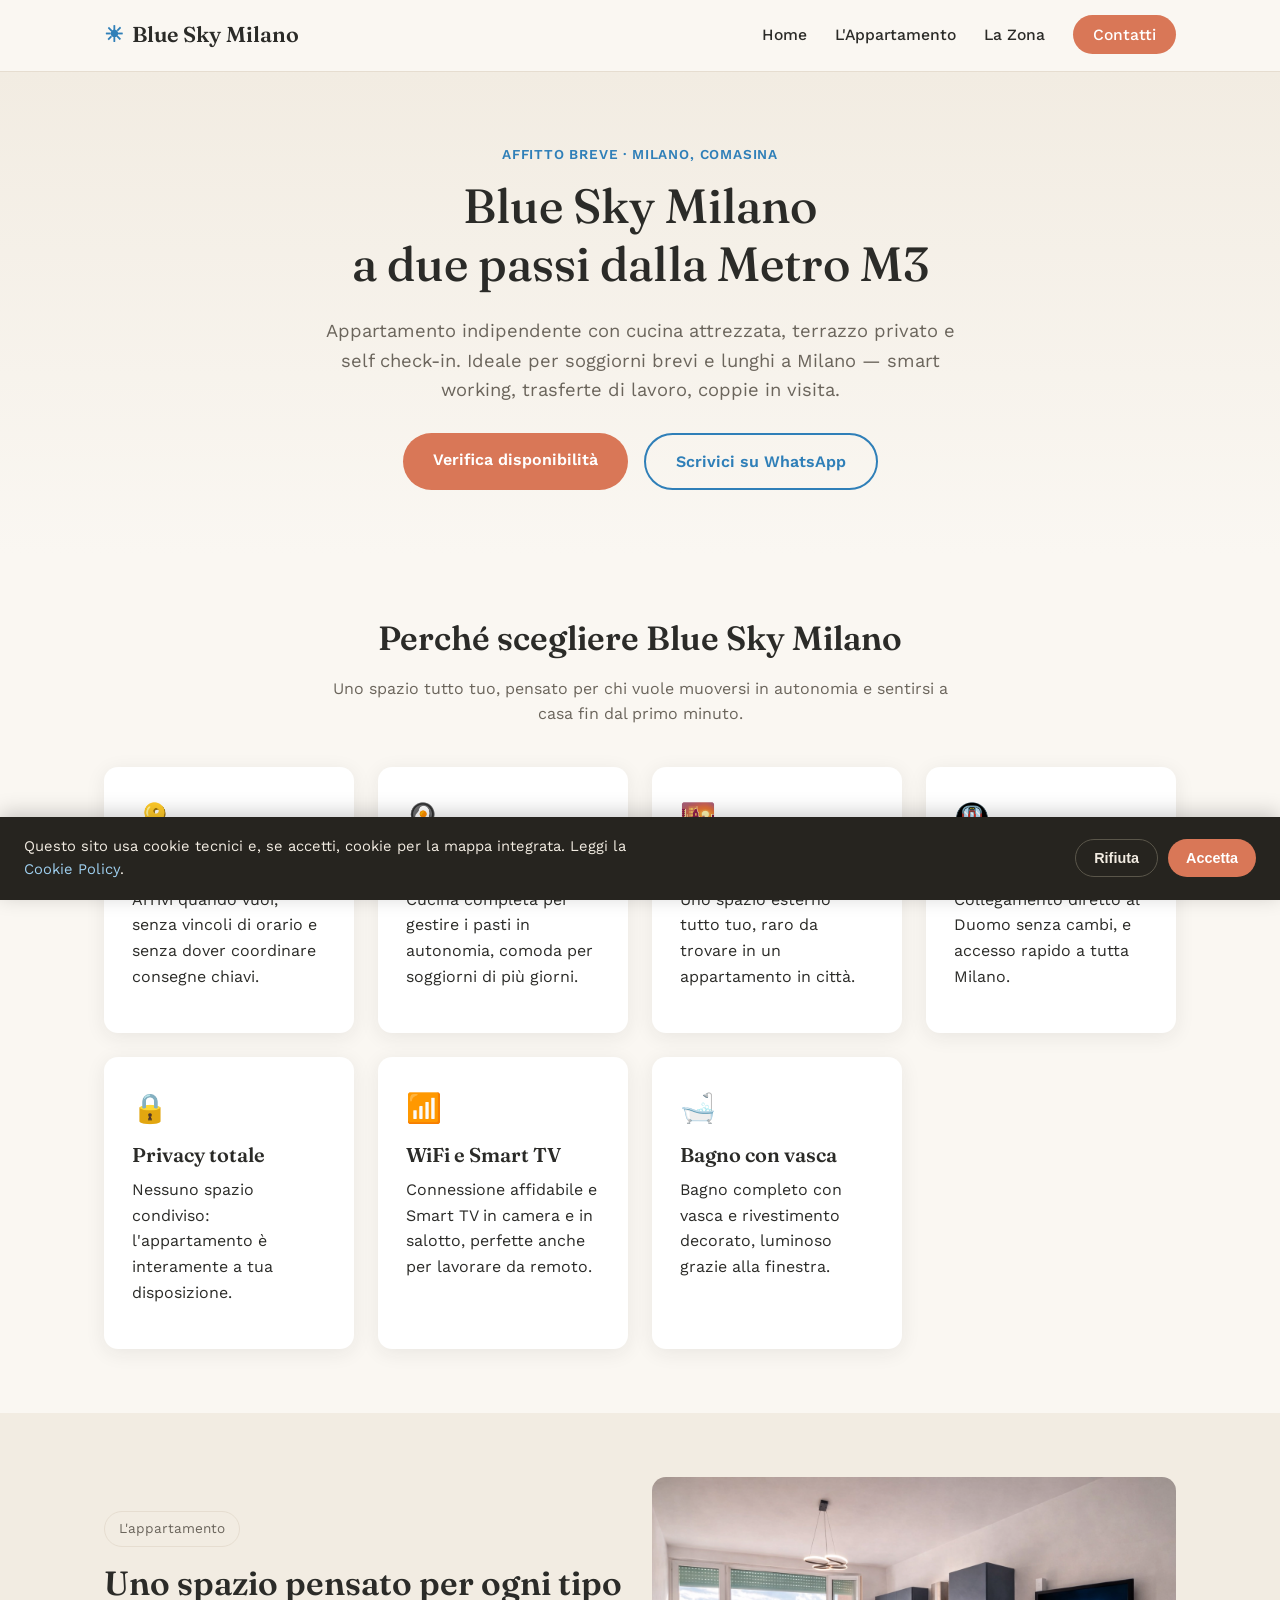
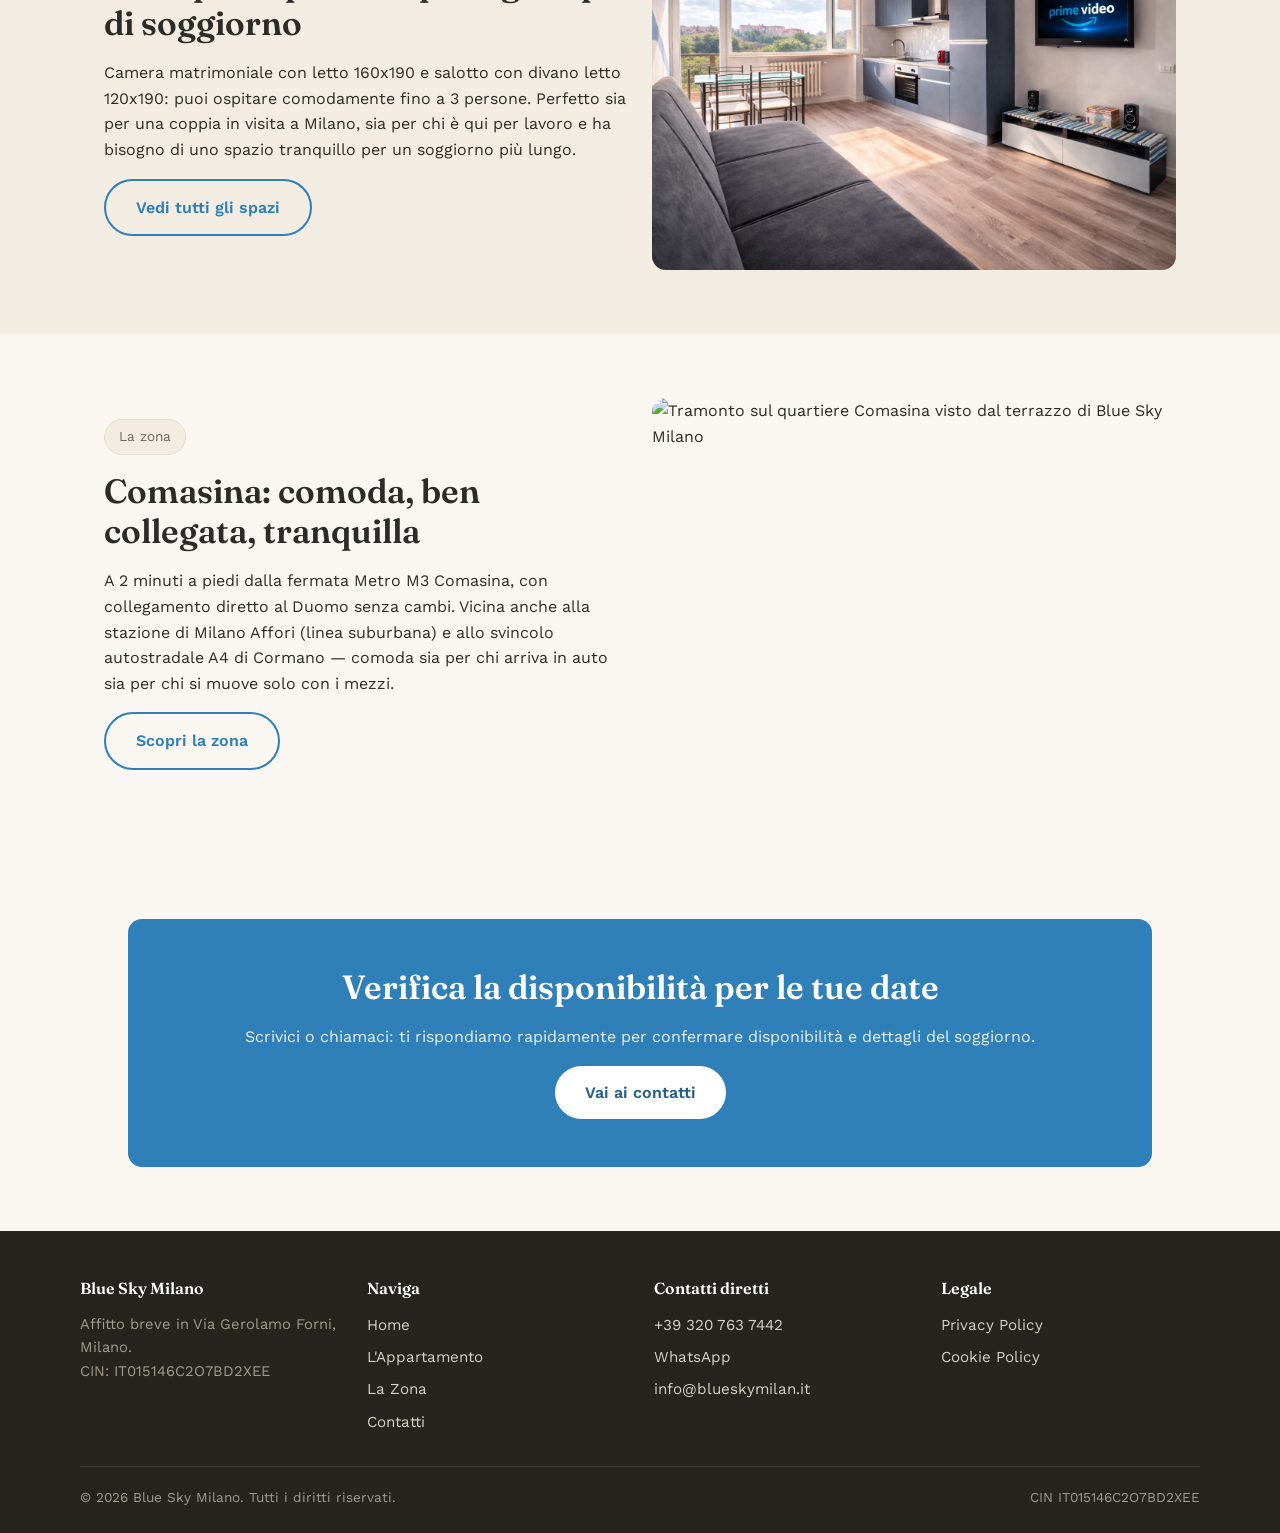
==== index.html @ 3e376460 "Add files via upload" ====
<!DOCTYPE html>
<html lang="it">
<head>
<meta charset="UTF-8">
<meta name="viewport" content="width=device-width, initial-scale=1.0">
<title>Affitto Breve Milano Comasina | Blue Sky Milano – vicino Metro M3</title>
<meta name="description" content="Appartamento in affitto breve a Milano, zona Comasina, a 2 minuti dalla metro M3. Self check-in, cucina attrezzata, terrazzo privato. Ideale per soggiorni brevi e lunghi, smart working, trasferte di lavoro.">
<link rel="canonical" href="https://www.blueskymilan.it/">
<meta property="og:type" content="website">
<meta property="og:title" content="Blue Sky Milano – Affitto Breve a Milano, zona Comasina">
<meta property="og:description" content="Appartamento in affitto breve a Milano, a 2 minuti dalla metro M3. Self check-in, cucina attrezzata, terrazzo privato.">
<meta property="og:url" content="https://www.blueskymilan.it/">
<meta property="og:locale" content="it_IT">
<link rel="preconnect" href="https://fonts.googleapis.com">
<link rel="preconnect" href="https://fonts.gstatic.com" crossorigin>
<link href="https://fonts.googleapis.com/css2?family=Fraunces:wght@500;600&family=Work+Sans:wght@400;500;600&display=swap" rel="stylesheet">
<link rel="stylesheet" href="assets/styles.css">
<script type="application/ld+json">
{
  "@context": "https://schema.org",
  "@type": "LodgingBusiness",
  "name": "Blue Sky Milano",
  "description": "Appartamento in affitto breve a Milano, zona Comasina, a 2 minuti dalla metro M3. Self check-in, cucina attrezzata, terrazzo privato.",
  "url": "https://www.blueskymilan.it/",
  "telephone": "+393207637442",
  "email": "info@blueskymilan.it",
  "address": {
    "@type": "PostalAddress",
    "streetAddress": "Via Gerolamo Forni",
    "addressLocality": "Milano",
    "addressRegion": "MI",
    "addressCountry": "IT"
  },
  "amenityFeature": [
    { "@type": "LocationFeatureSpecification", "name": "WiFi", "value": true },
    { "@type": "LocationFeatureSpecification", "name": "Cucina attrezzata", "value": true },
    { "@type": "LocationFeatureSpecification", "name": "Terrazzo privato", "value": true },
    { "@type": "LocationFeatureSpecification", "name": "Self check-in", "value": true },
    { "@type": "LocationFeatureSpecification", "name": "Smart TV", "value": true }
  ]
}
</script>
</head>
<body>

<header class="site-header">
  <div class="nav-wrap">
    <a href="index.html" class="brand"><span class="dot">☀</span> Blue Sky Milano</a>
    <button class="nav-toggle" aria-label="Apri menu">☰</button>
    <ul class="nav-links">
      <li><a href="index.html">Home</a></li>
      <li><a href="l-appartamento.html">L'Appartamento</a></li>
      <li><a href="zona.html">La Zona</a></li>
      <li><a href="contatti.html" class="nav-cta">Contatti</a></li>
    </ul>
  </div>
</header>

<section class="hero">
  <div class="container">
    <div class="eyebrow">Affitto breve · Milano, Comasina</div>
    <h1>Blue Sky Milano<br>a due passi dalla Metro M3</h1>
    <p class="lead">Appartamento indipendente con cucina attrezzata, terrazzo privato e self check-in. Ideale per soggiorni brevi e lunghi a Milano — smart working, trasferte di lavoro, coppie in visita.</p>
    <div class="hero-actions">
      <a href="contatti.html" class="btn btn-primary">Verifica disponibilità</a>
      <a href="https://wa.me/393207637442" target="_blank" rel="noopener" class="btn btn-secondary">Scrivici su WhatsApp</a>
    </div>
  </div>
</section>

<section>
  <div class="container">
    <div class="section-head">
      <h2>Perché scegliere Blue Sky Milano</h2>
      <p>Uno spazio tutto tuo, pensato per chi vuole muoversi in autonomia e sentirsi a casa fin dal primo minuto.</p>
    </div>
    <div class="grid grid-3">
      <div class="card">
        <span class="icon">🔑</span>
        <h3>Self check-in</h3>
        <p>Arrivi quando vuoi, senza vincoli di orario e senza dover coordinare consegne chiavi.</p>
      </div>
      <div class="card">
        <span class="icon">🍳</span>
        <h3>Cucina attrezzata</h3>
        <p>Cucina completa per gestire i pasti in autonomia, comoda per soggiorni di più giorni.</p>
      </div>
      <div class="card">
        <span class="icon">🌇</span>
        <h3>Terrazzo privato</h3>
        <p>Uno spazio esterno tutto tuo, raro da trovare in un appartamento in città.</p>
      </div>
      <div class="card">
        <span class="icon">🚇</span>
        <h3>Metro M3 a 2 minuti</h3>
        <p>Collegamento diretto al Duomo senza cambi, e accesso rapido a tutta Milano.</p>
      </div>
      <div class="card">
        <span class="icon">🔒</span>
        <h3>Privacy totale</h3>
        <p>Nessuno spazio condiviso: l'appartamento è interamente a tua disposizione.</p>
      </div>
      <div class="card">
        <span class="icon">📶</span>
        <h3>WiFi e Smart TV</h3>
        <p>Connessione affidabile e Smart TV in camera e in salotto, perfette anche per lavorare da remoto.</p>
      </div>
      <div class="card">
        <span class="icon">🛁</span>
        <h3>Bagno con vasca</h3>
        <p>Bagno completo con vasca e rivestimento decorato, luminoso grazie alla finestra.</p>
      </div>
    </div>
  </div>
</section>

<section class="alt">
  <div class="container">
    <div class="grid grid-2" style="align-items:center;">
      <div>
        <span class="badge">L'appartamento</span>
        <h2>Uno spazio pensato per ogni tipo di soggiorno</h2>
        <p>Camera matrimoniale con letto 160x190 e salotto con divano letto 120x190: puoi ospitare comodamente fino a 3 persone. Perfetto sia per una coppia in visita a Milano, sia per chi è qui per lavoro e ha bisogno di uno spazio tranquillo per un soggiorno più lungo.</p>
        <a href="l-appartamento.html" class="btn btn-secondary">Vedi tutti gli spazi</a>
      </div>
      <div class="photo-tile">
        <img src="assets/images/salotto-cucina-01.webp" alt="Salotto con cucina open space e Smart TV, Blue Sky Milano" loading="lazy">
      </div>
    </div>
  </div>
</section>

<section>
  <div class="container">
    <div class="grid grid-2" style="align-items:center;">
      <div class="photo-tile" style="order:2;">
        <img src="assets/images/terrazzo-panorama-01.jpg" alt="Tramonto sul quartiere Comasina visto dal terrazzo di Blue Sky Milano" loading="lazy">
      </div>
      <div style="order:1;">
        <span class="badge">La zona</span>
        <h2>Comasina: comoda, ben collegata, tranquilla</h2>
        <p>A 2 minuti a piedi dalla fermata Metro M3 Comasina, con collegamento diretto al Duomo senza cambi. Vicina anche alla stazione di Milano Affori (linea suburbana) e allo svincolo autostradale A4 di Cormano — comoda sia per chi arriva in auto sia per chi si muove solo con i mezzi.</p>
        <a href="zona.html" class="btn btn-secondary">Scopri la zona</a>
      </div>
    </div>
  </div>
</section>

<section>
  <div class="container">
    <div class="cta-band">
      <h2>Verifica la disponibilità per le tue date</h2>
      <p>Scrivici o chiamaci: ti rispondiamo rapidamente per confermare disponibilità e dettagli del soggiorno.</p>
      <a href="contatti.html" class="btn btn-primary">Vai ai contatti</a>
    </div>
  </div>
</section>

<footer class="site-footer">
  <div class="footer-grid">
    <div>
      <h4>Blue Sky Milano</h4>
      <p style="color:#a39c8c; font-size:0.92rem;">Affitto breve in Via Gerolamo Forni, Milano.<br>CIN: IT015146C2O7BD2XEE</p>
    </div>
    <div>
      <h4>Naviga</h4>
      <a href="index.html">Home</a>
      <a href="l-appartamento.html">L'Appartamento</a>
      <a href="zona.html">La Zona</a>
      <a href="contatti.html">Contatti</a>
    </div>
    <div>
      <h4>Contatti diretti</h4>
      <a href="tel:+393207637442">+39 320 763 7442</a>
      <a href="https://wa.me/393207637442" target="_blank" rel="noopener">WhatsApp</a>
      <a href="mailto:info@blueskymilan.it">info@blueskymilan.it</a>
    </div>
    <div>
      <h4>Legale</h4>
      <a href="privacy.html">Privacy Policy</a>
      <a href="cookie.html">Cookie Policy</a>
    </div>
  </div>
  <div class="footer-bottom">
    <span>© 2026 Blue Sky Milano. Tutti i diritti riservati.</span>
    <span>CIN IT015146C2O7BD2XEE</span>
  </div>
</footer>

<div class="cookie-banner" id="cookie-banner">
  <p>Questo sito usa cookie tecnici e, se accetti, cookie per la mappa integrata. Leggi la <a href="cookie.html">Cookie Policy</a>.</p>
  <div class="cookie-actions">
    <button class="cookie-reject" id="cookie-reject">Rifiuta</button>
    <button class="cookie-accept" id="cookie-accept">Accetta</button>
  </div>
</div>

<script src="assets/site.js"></script>
</body>
</html>
---- assets/styles.css ----
/* ==========================================================================
   Blue Sky Milano — design system
   Affitto breve / casa vacanze — tono caldo, ospitale, affidabile
   ========================================================================== */

:root {
  --accent: #2f7fb8;        /* sky blue — richiama il brand */
  --accent-dark: #235f8c;
  --warm: #d97757;          /* terracotta caldo, per CTA */
  --warm-dark: #b85f43;
  --bg: #faf7f2;            /* crema caldo */
  --bg-alt: #f2ece2;
  --card: #ffffff;
  --text: #2b2b28;
  --text-muted: #6b655c;
  --border: #e6ddd0;
  --radius: 14px;
  --shadow: 0 4px 20px rgba(43, 43, 40, 0.08);
  --shadow-hover: 0 8px 28px rgba(43, 43, 40, 0.14);
  --max-width: 1120px;
}

* { box-sizing: border-box; }

html { scroll-behavior: smooth; }

body {
  margin: 0;
  font-family: 'Work Sans', -apple-system, BlinkMacSystemFont, 'Segoe UI', sans-serif;
  background: var(--bg);
  color: var(--text);
  line-height: 1.6;
  -webkit-font-smoothing: antialiased;
}

h1, h2, h3, h4 {
  font-family: 'Fraunces', Georgia, serif;
  font-weight: 600;
  line-height: 1.2;
  margin: 0 0 0.5em;
  color: var(--text);
}

h1 { font-size: clamp(2rem, 4vw, 3rem); font-weight: 500; }
h2 { font-size: clamp(1.5rem, 3vw, 2.1rem); }
h3 { font-size: 1.25rem; }

p { margin: 0 0 1em; color: var(--text); }

a { color: var(--accent); text-decoration: none; }
a:hover { text-decoration: underline; }

img { max-width: 100%; display: block; }

.container {
  max-width: var(--max-width);
  margin: 0 auto;
  padding: 0 24px;
}

/* ---------- Header / Nav ---------- */

.site-header {
  background: var(--bg);
  border-bottom: 1px solid var(--border);
  position: sticky;
  top: 0;
  z-index: 100;
}

.nav-wrap {
  display: flex;
  align-items: center;
  justify-content: space-between;
  padding: 18px 24px;
  max-width: var(--max-width);
  margin: 0 auto;
}

.brand {
  font-family: 'Fraunces', serif;
  font-size: 1.35rem;
  font-weight: 600;
  color: var(--text);
  display: flex;
  align-items: center;
  gap: 8px;
}

.brand .dot { color: var(--accent); }

.nav-links {
  display: flex;
  gap: 28px;
  list-style: none;
  margin: 0;
  padding: 0;
}

.nav-links a {
  color: var(--text);
  font-weight: 500;
  font-size: 0.98rem;
}

.nav-links a:hover { color: var(--accent); text-decoration: none; }

.nav-cta {
  background: var(--warm);
  color: #fff !important;
  padding: 10px 20px;
  border-radius: 999px;
  font-weight: 600;
}

.nav-cta:hover { background: var(--warm-dark); text-decoration: none; }

.nav-toggle {
  display: none;
  background: none;
  border: none;
  font-size: 1.6rem;
  cursor: pointer;
  color: var(--text);
}

@media (max-width: 780px) {
  .nav-links { display: none; }
  .nav-toggle { display: block; }
  .nav-links.open {
    display: flex;
    flex-direction: column;
    position: absolute;
    top: 100%;
    left: 0;
    right: 0;
    background: var(--bg);
    padding: 20px 24px;
    border-bottom: 1px solid var(--border);
    gap: 16px;
  }
}

/* ---------- Hero ---------- */

.hero {
  padding: 72px 24px 64px;
  text-align: center;
  background: linear-gradient(180deg, var(--bg-alt) 0%, var(--bg) 100%);
}

.hero .eyebrow {
  color: var(--accent);
  font-weight: 600;
  letter-spacing: 0.06em;
  text-transform: uppercase;
  font-size: 0.85rem;
  margin-bottom: 12px;
}

.hero p.lead {
  max-width: 640px;
  margin: 0 auto 28px;
  font-size: 1.15rem;
  color: var(--text-muted);
}

.btn {
  display: inline-block;
  padding: 14px 30px;
  border-radius: 999px;
  font-weight: 600;
  font-size: 1rem;
  cursor: pointer;
  border: none;
}

.btn-primary {
  background: var(--warm);
  color: #fff;
}
.btn-primary:hover { background: var(--warm-dark); text-decoration: none; color: #fff; }

.btn-secondary {
  background: transparent;
  color: var(--accent);
  border: 2px solid var(--accent);
}
.btn-secondary:hover { background: var(--accent); color: #fff; text-decoration: none; }

.hero-actions { display: flex; gap: 16px; justify-content: center; flex-wrap: wrap; }

/* ---------- Sections ---------- */

section { padding: 64px 24px; }
section.alt { background: var(--bg-alt); }

.section-head {
  text-align: center;
  max-width: 640px;
  margin: 0 auto 40px;
}
.section-head p { color: var(--text-muted); }

.grid {
  display: grid;
  gap: 24px;
}
.grid-3 { grid-template-columns: repeat(auto-fit, minmax(220px, 1fr)); }
.grid-2 { grid-template-columns: repeat(auto-fit, minmax(280px, 1fr)); }

.card {
  background: var(--card);
  border-radius: var(--radius);
  padding: 28px;
  box-shadow: var(--shadow);
  transition: box-shadow 0.2s ease, transform 0.2s ease;
}
.card:hover { box-shadow: var(--shadow-hover); transform: translateY(-2px); }

.card .icon {
  font-size: 1.8rem;
  margin-bottom: 12px;
  display: block;
}

/* ---------- Feature list ---------- */

.feature-list {
  list-style: none;
  margin: 0;
  padding: 0;
  display: grid;
  grid-template-columns: repeat(auto-fit, minmax(220px, 1fr));
  gap: 14px;
}
.feature-list li {
  display: flex;
  align-items: flex-start;
  gap: 10px;
  padding: 14px 16px;
  background: var(--card);
  border-radius: 10px;
  border: 1px solid var(--border);
}
.feature-list .check { color: var(--accent); font-weight: 700; flex-shrink: 0; }

/* ---------- Photo placeholders ---------- */

.photo-grid {
  display: grid;
  grid-template-columns: repeat(auto-fit, minmax(240px, 1fr));
  gap: 20px;
}

.photo-placeholder {
  aspect-ratio: 4 / 3;
  border-radius: var(--radius);
  background: linear-gradient(135deg, var(--bg-alt) 0%, #e8dfd0 100%);
  border: 1px dashed var(--border);
  display: flex;
  flex-direction: column;
  align-items: center;
  justify-content: center;
  color: var(--text-muted);
  gap: 8px;
  text-align: center;
  padding: 16px;
}
.photo-placeholder .ph-icon { font-size: 2rem; opacity: 0.5; }
.photo-placeholder .ph-label { font-weight: 600; font-size: 0.95rem; }

.photo-tile {
  aspect-ratio: 4 / 3;
  border-radius: var(--radius);
  overflow: hidden;
}
.photo-tile img {
  width: 100%;
  height: 100%;
  object-fit: cover;
  display: block;
}

/* ---------- CTA band ---------- */

.cta-band {
  background: var(--accent);
  color: #fff;
  text-align: center;
  border-radius: var(--radius);
  padding: 48px 32px;
  margin: 0 24px;
}
.cta-band h2 { color: #fff; }
.cta-band p { color: rgba(255,255,255,0.9); }
.cta-band .btn-primary { background: #fff; color: var(--accent-dark); }
.cta-band .btn-primary:hover { background: var(--bg-alt); color: var(--accent-dark); }

/* ---------- Contact form ---------- */

.form-grid {
  display: grid;
  gap: 16px;
  max-width: 560px;
}
label { font-weight: 600; font-size: 0.92rem; display: block; margin-bottom: 6px; }
input, textarea {
  width: 100%;
  padding: 12px 14px;
  border: 1px solid var(--border);
  border-radius: 10px;
  font-family: inherit;
  font-size: 1rem;
  background: var(--card);
}
input:focus, textarea:focus { outline: 2px solid var(--accent); border-color: var(--accent); }
textarea { min-height: 130px; resize: vertical; }

.contact-info {
  display: grid;
  gap: 16px;
}
.contact-info .item { display: flex; gap: 12px; align-items: flex-start; }
.contact-info .item .ic { font-size: 1.3rem; }

.map-embed {
  border-radius: var(--radius);
  overflow: hidden;
  border: 1px solid var(--border);
  box-shadow: var(--shadow);
}
.map-embed iframe { width: 100%; height: 340px; border: 0; display: block; }

/* ---------- Footer ---------- */

.site-footer {
  background: #26241f;
  color: #d8d2c6;
  padding: 48px 24px 24px;
}
.footer-grid {
  display: grid;
  grid-template-columns: repeat(auto-fit, minmax(180px, 1fr));
  gap: 28px;
  max-width: var(--max-width);
  margin: 0 auto 24px;
}
.footer-grid h4 { color: #fff; margin-bottom: 14px; font-size: 1rem; }
.footer-grid a { color: #d8d2c6; display: block; margin-bottom: 8px; font-size: 0.95rem; }
.footer-grid a:hover { color: #fff; }
.footer-bottom {
  max-width: var(--max-width);
  margin: 0 auto;
  padding-top: 20px;
  border-top: 1px solid #3a3830;
  font-size: 0.85rem;
  color: #a39c8c;
  display: flex;
  justify-content: space-between;
  flex-wrap: wrap;
  gap: 10px;
}

/* ---------- Cookie banner ---------- */

.cookie-banner {
  position: fixed;
  bottom: 0;
  left: 0;
  right: 0;
  background: #26241f;
  color: #f2ece2;
  padding: 18px 24px;
  display: none;
  align-items: center;
  justify-content: space-between;
  gap: 20px;
  flex-wrap: wrap;
  z-index: 200;
  box-shadow: 0 -4px 20px rgba(0,0,0,0.2);
}
.cookie-banner.show { display: flex; }
.cookie-banner p { margin: 0; font-size: 0.92rem; max-width: 640px; color: #f2ece2; }
.cookie-banner a { color: #9fd0f0; }
.cookie-actions { display: flex; gap: 10px; flex-wrap: wrap; }
.cookie-actions button {
  padding: 10px 18px;
  border-radius: 999px;
  border: none;
  font-weight: 600;
  cursor: pointer;
  font-size: 0.9rem;
}
.cookie-accept { background: var(--warm); color: #fff; }
.cookie-reject { background: transparent; color: #f2ece2; border: 1px solid #5a564a !important; }

/* ---------- Breadcrumb ---------- */

.breadcrumb {
  font-size: 0.88rem;
  color: var(--text-muted);
  padding: 16px 24px 0;
  max-width: var(--max-width);
  margin: 0 auto;
}
.breadcrumb a { color: var(--text-muted); }

/* ---------- Legal pages ---------- */

.legal-content {
  max-width: 760px;
  margin: 0 auto;
  padding: 48px 24px 80px;
}
.legal-content h2 { margin-top: 2em; }

/* ---------- Utility ---------- */

.text-center { text-align: center; }
.mt-0 { margin-top: 0; }
.badge {
  display: inline-block;
  background: var(--bg-alt);
  border: 1px solid var(--border);
  padding: 6px 14px;
  border-radius: 999px;
  font-size: 0.85rem;
  color: var(--text-muted);
  margin-bottom: 16px;
}
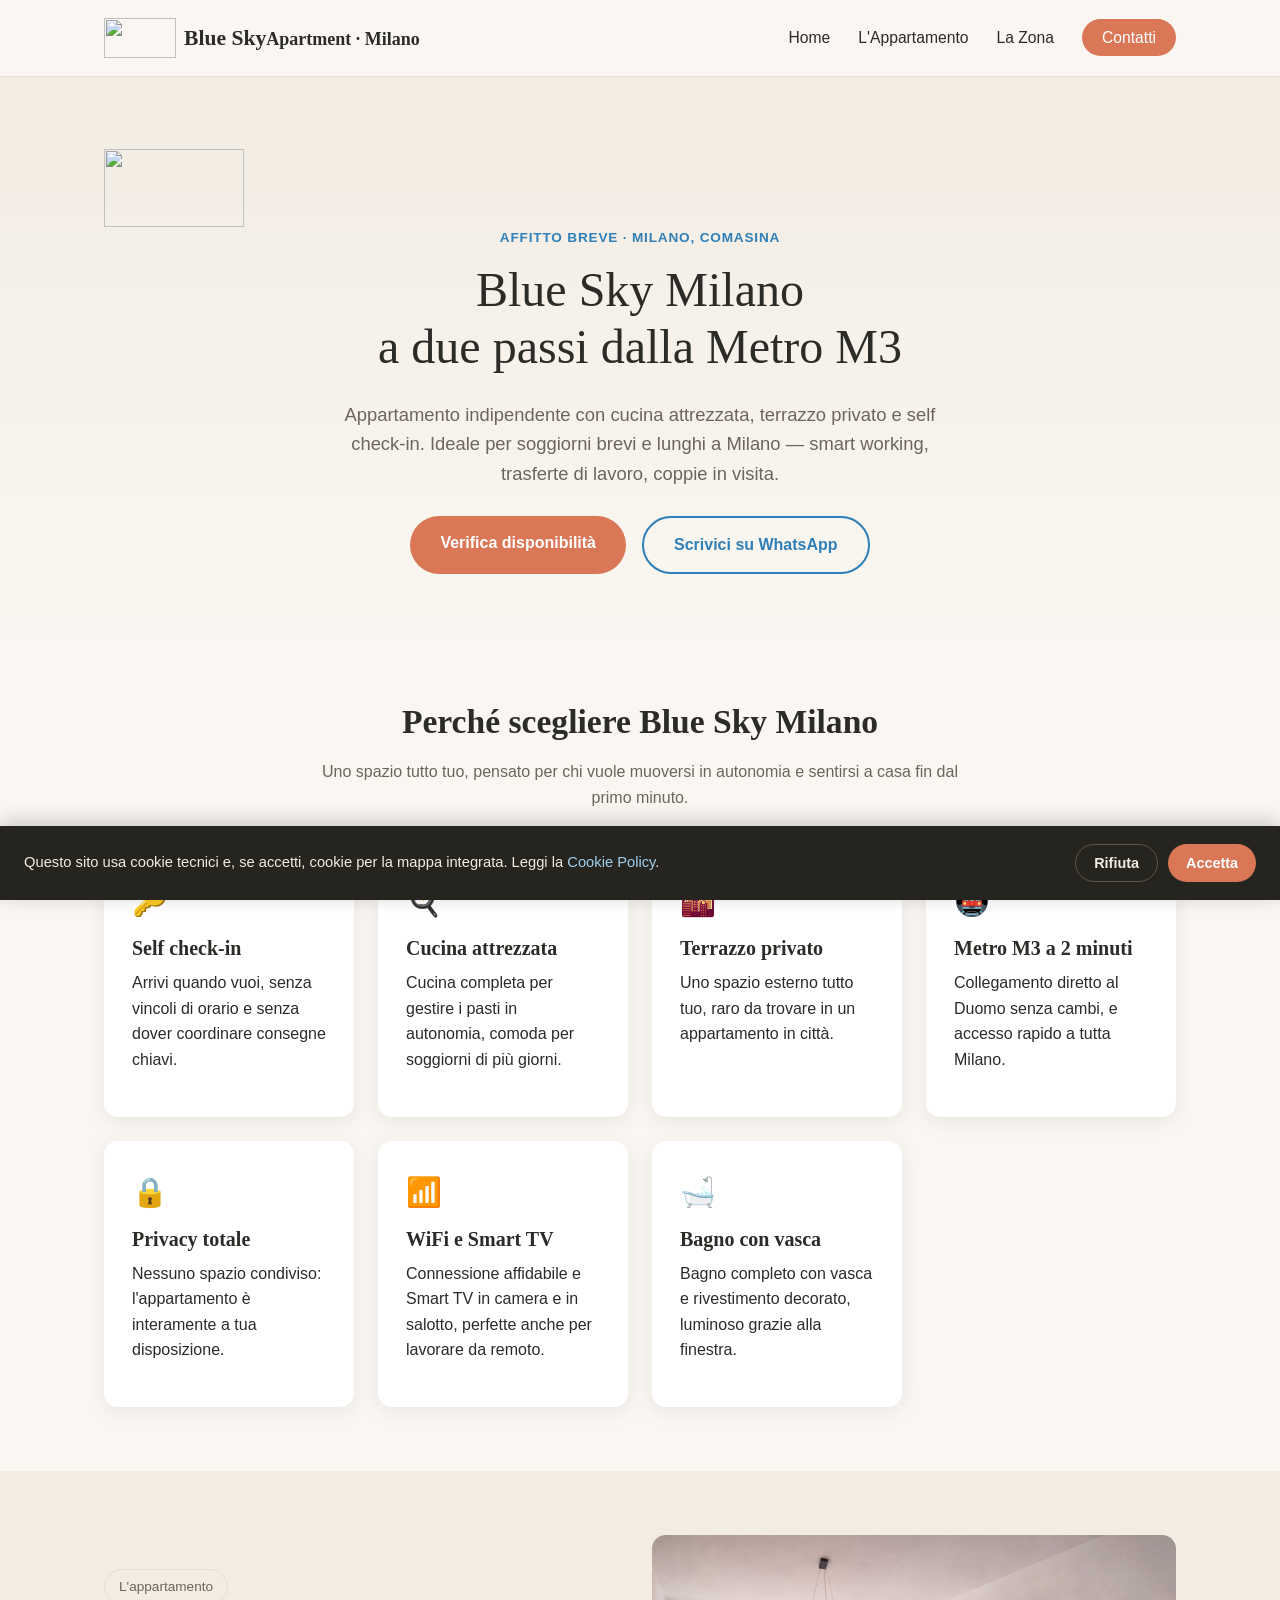
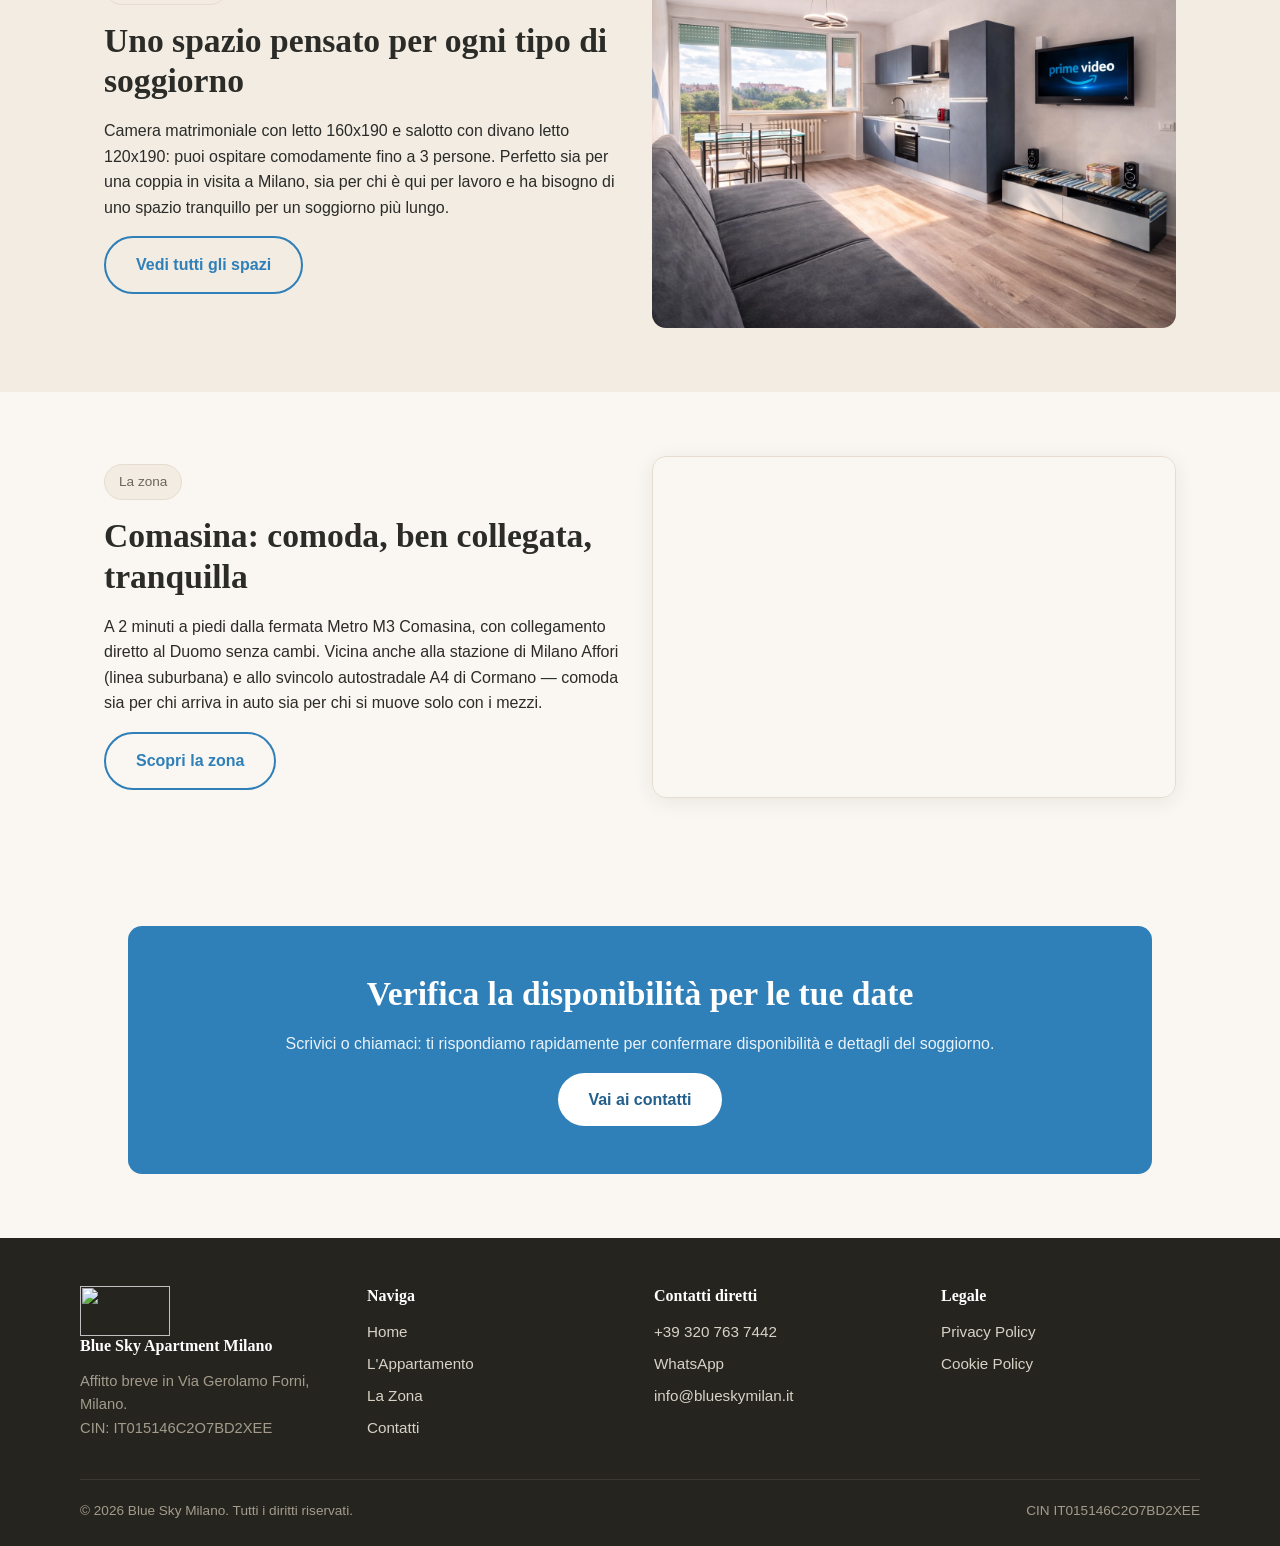
==== commit 8b3b0081: "Add files via upload" ====
--- a/index.html
+++ b/index.html
@@ -11,9 +11,12 @@
 <meta property="og:description" content="Appartamento in affitto breve a Milano, a 2 minuti dalla metro M3. Self check-in, cucina attrezzata, terrazzo privato.">
 <meta property="og:url" content="https://www.blueskymilan.it/">
 <meta property="og:locale" content="it_IT">
+<meta property="og:image" content="https://www.blueskymilan.it/assets/images/og-bluesky.jpg">
 <link rel="preconnect" href="https://fonts.googleapis.com">
 <link rel="preconnect" href="https://fonts.gstatic.com" crossorigin>
-<link href="https://fonts.googleapis.com/css2?family=Fraunces:wght@500;600&family=Work+Sans:wght@400;500;600&display=swap" rel="stylesheet">
+<link href="https://fonts.googleapis.com/css2?family=Cormorant+Garamond:ital,wght@0,400;0,500;0,600;1,400;1,500&family=Inter+Tight:wght@300;400;500;600&display=swap" rel="stylesheet">
+<link rel="icon" type="image/png" sizes="32x32" href="favicon-32.png">
+<link rel="apple-touch-icon" href="apple-touch-icon.png">
 <link rel="stylesheet" href="assets/styles.css">
 <script type="application/ld+json">
 {
@@ -31,6 +34,12 @@
     "addressRegion": "MI",
     "addressCountry": "IT"
   },
+  "logo": "https://www.blueskymilan.it/assets/images/logo-bluesky.png",
+  "image": [
+    "https://www.blueskymilan.it/assets/images/salotto-02.jpg",
+    "https://www.blueskymilan.it/assets/images/camera-01.jpg",
+    "https://www.blueskymilan.it/assets/images/terrazzo-panorama-01.jpg"
+  ],
   "amenityFeature": [
     { "@type": "LocationFeatureSpecification", "name": "WiFi", "value": true },
     { "@type": "LocationFeatureSpecification", "name": "Cucina attrezzata", "value": true },
@@ -45,7 +54,7 @@
 
 <header class="site-header">
   <div class="nav-wrap">
-    <a href="index.html" class="brand"><span class="dot">☀</span> Blue Sky Milano</a>
+    <a href="index.html" class="brand" aria-label="Blue Sky Apartment Milano, home"><img src="assets/images/logo-mark.png" alt="" width="72" height="40"><span class="brand-text"><span class="brand-name">Blue Sky</span><small>Apartment · Milano</small></span></a>
     <button class="nav-toggle" aria-label="Apri menu">☰</button>
     <ul class="nav-links">
       <li><a href="index.html">Home</a></li>
@@ -56,8 +65,9 @@
   </div>
 </header>
 
-<section class="hero">
-  <div class="container">
+<section class="hero hero-photo">
+  <div class="container">
+    <img class="hero-mark" src="assets/images/logo-mark-white.png" alt="" width="140" height="78">
     <div class="eyebrow">Affitto breve · Milano, Comasina</div>
     <h1>Blue Sky Milano<br>a due passi dalla Metro M3</h1>
     <p class="lead">Appartamento indipendente con cucina attrezzata, terrazzo privato e self check-in. Ideale per soggiorni brevi e lunghi a Milano — smart working, trasferte di lavoro, coppie in visita.</p>
@@ -130,11 +140,11 @@
   </div>
 </section>
 
-<section>
+<section class="dark">
   <div class="container">
     <div class="grid grid-2" style="align-items:center;">
-      <div class="photo-tile" style="order:2;">
-        <img src="assets/images/terrazzo-panorama-01.jpg" alt="Tramonto sul quartiere Comasina visto dal terrazzo di Blue Sky Milano" loading="lazy">
+      <div class="map-embed" style="order:2;">
+        <iframe src="https://www.google.com/maps?q=Via+Gerolamo+Forni,+Milano&output=embed" loading="lazy" referrerpolicy="no-referrer-when-downgrade" title="Mappa Blue Sky Milano - Via Gerolamo Forni, Milano"></iframe>
       </div>
       <div style="order:1;">
         <span class="badge">La zona</span>
@@ -159,7 +169,8 @@
 <footer class="site-footer">
   <div class="footer-grid">
     <div>
-      <h4>Blue Sky Milano</h4>
+      <img class="footer-mark" src="assets/images/logo-mark-white.png" alt="" width="90" height="50">
+      <h4>Blue Sky Apartment Milano</h4>
       <p style="color:#a39c8c; font-size:0.92rem;">Affitto breve in Via Gerolamo Forni, Milano.<br>CIN: IT015146C2O7BD2XEE</p>
     </div>
     <div>
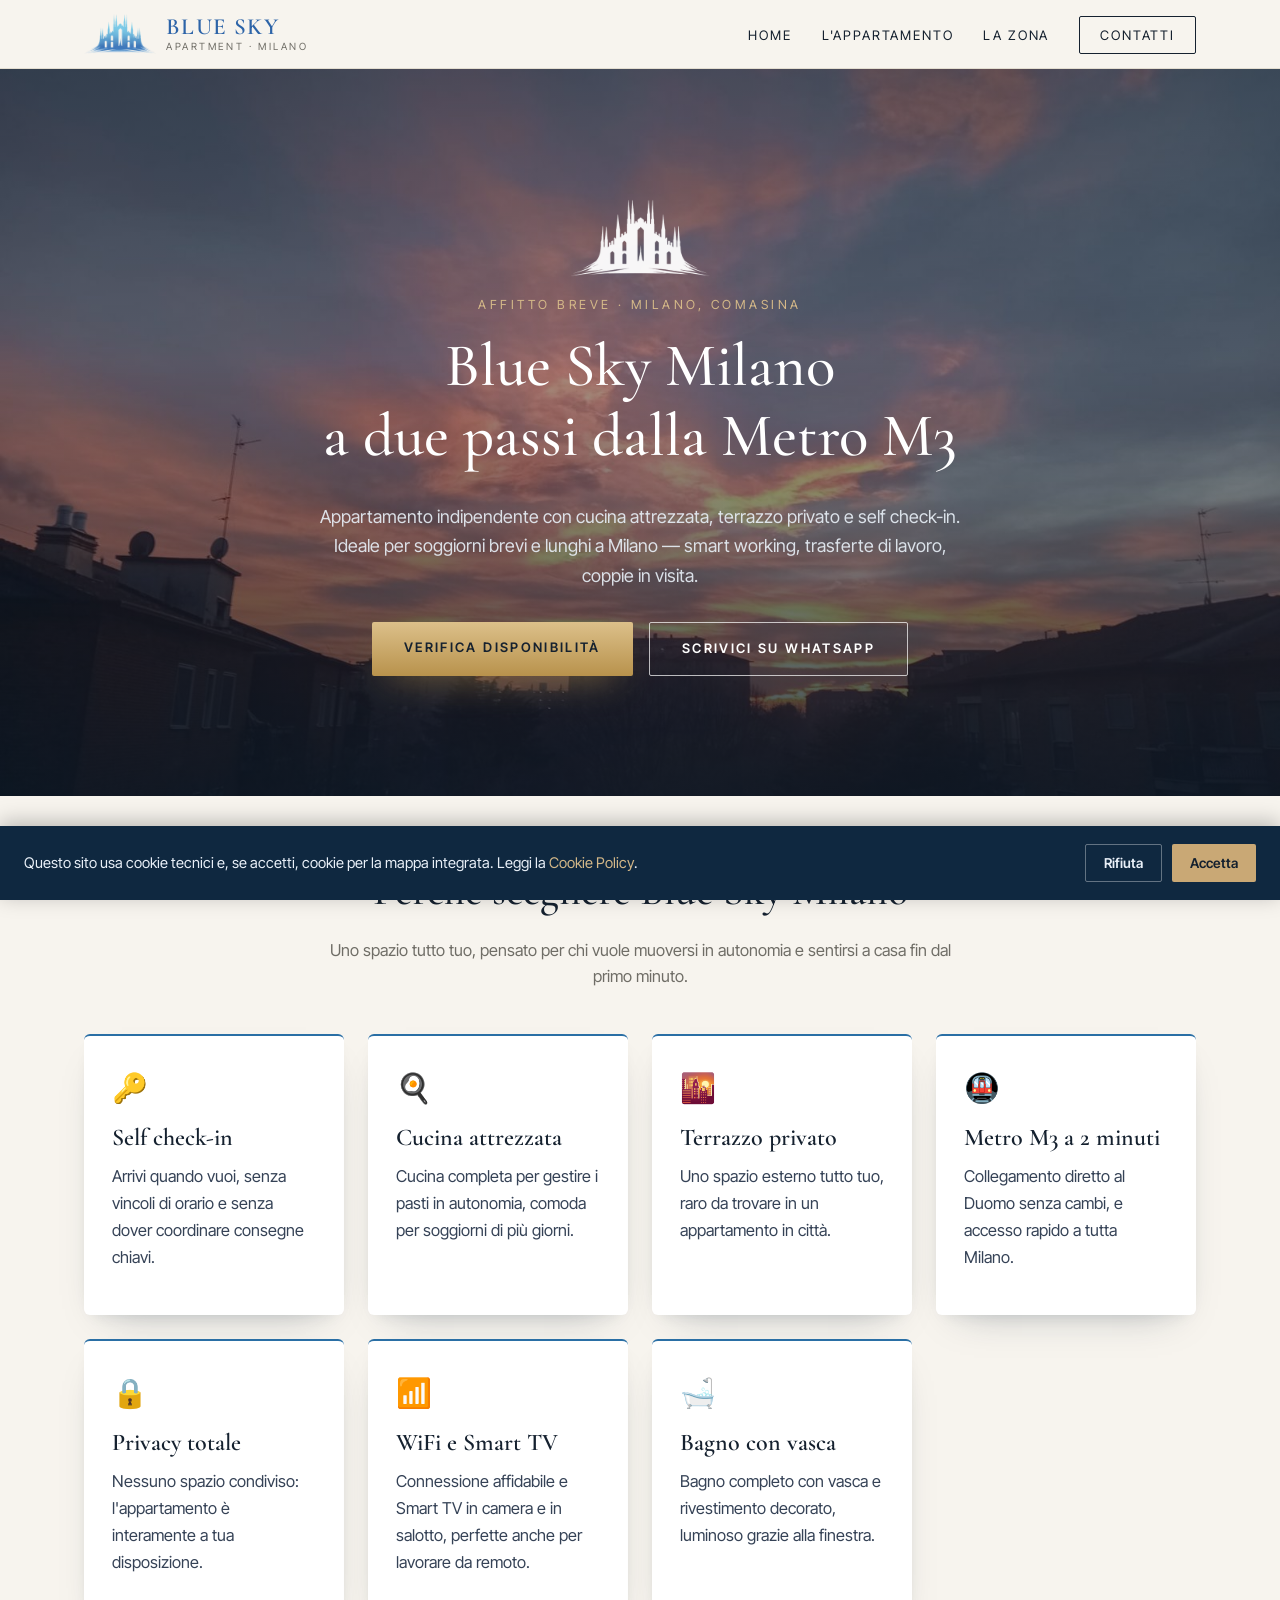
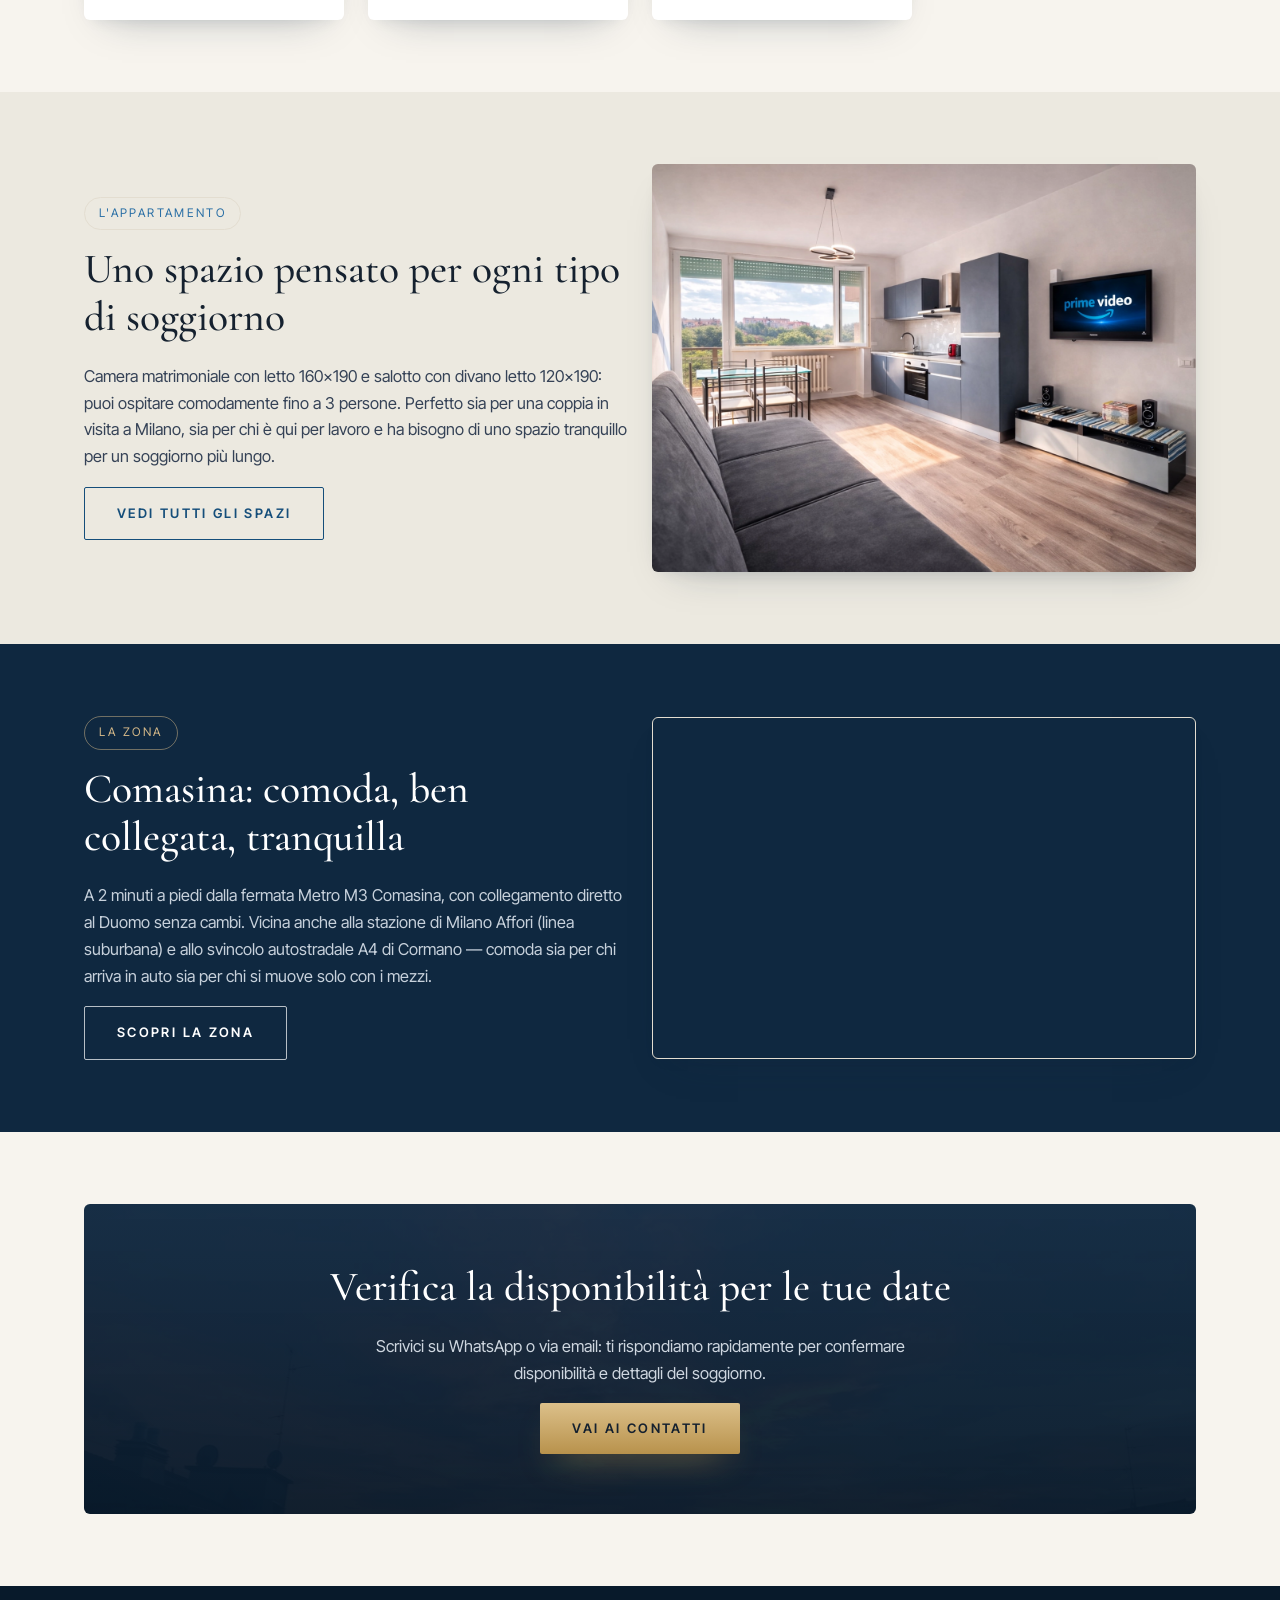
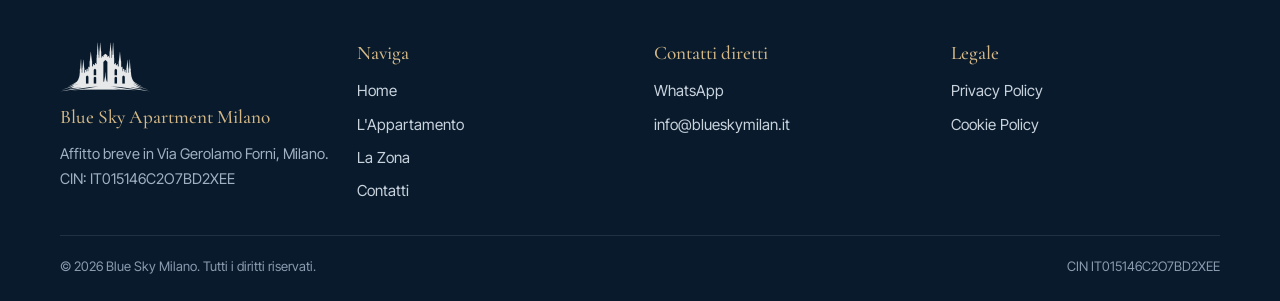
==== commit d5d80c9f: "Rimuovi numero di telefono, lascia solo WhatsApp (index.html)" ====
--- a/index.html
+++ b/index.html
@@ -25,7 +25,6 @@
   "name": "Blue Sky Milano",
   "description": "Appartamento in affitto breve a Milano, zona Comasina, a 2 minuti dalla metro M3. Self check-in, cucina attrezzata, terrazzo privato.",
   "url": "https://www.blueskymilan.it/",
-  "telephone": "+393207637442",
   "email": "info@blueskymilan.it",
   "address": {
     "@type": "PostalAddress",
@@ -160,7 +159,7 @@
   <div class="container">
     <div class="cta-band">
       <h2>Verifica la disponibilità per le tue date</h2>
-      <p>Scrivici o chiamaci: ti rispondiamo rapidamente per confermare disponibilità e dettagli del soggiorno.</p>
+      <p>Scrivici su WhatsApp o via email: ti rispondiamo rapidamente per confermare disponibilità e dettagli del soggiorno.</p>
       <a href="contatti.html" class="btn btn-primary">Vai ai contatti</a>
     </div>
   </div>
@@ -182,7 +181,6 @@
     </div>
     <div>
       <h4>Contatti diretti</h4>
-      <a href="tel:+393207637442">+39 320 763 7442</a>
       <a href="https://wa.me/393207637442" target="_blank" rel="noopener">WhatsApp</a>
       <a href="mailto:info@blueskymilan.it">info@blueskymilan.it</a>
     </div>
--- a/assets/styles.css
+++ b/assets/styles.css
@@ -1,62 +1,59 @@
 /* ==========================================================================
    Blue Sky Milano — design system
-   Affitto breve / casa vacanze — tono caldo, ospitale, affidabile
+   Identità ripresa dal sito originale: crema + blu notte + azzurro cielo + sabbia
+   Font: Cormorant Garamond (titoli), Inter Tight (testo), Allura (logo)
    ========================================================================== */
 
 :root {
-  --accent: #2f7fb8;        /* sky blue — richiama il brand */
-  --accent-dark: #235f8c;
-  --warm: #d97757;          /* terracotta caldo, per CTA */
-  --warm-dark: #b85f43;
-  --bg: #faf7f2;            /* crema caldo */
-  --bg-alt: #f2ece2;
+  --bg: #f7f4ee;            /* crema */
+  --bg-alt: #ece9e0;
   --card: #ffffff;
-  --text: #2b2b28;
-  --text-muted: #6b655c;
-  --border: #e6ddd0;
-  --radius: 14px;
-  --shadow: 0 4px 20px rgba(43, 43, 40, 0.08);
-  --shadow-hover: 0 8px 28px rgba(43, 43, 40, 0.14);
-  --max-width: 1120px;
+  --ink: #15212f;           /* testo, blu inchiostro */
+  --ink-2: #354256;
+  --text-muted: #6f6d66;
+  --border: #e3ddd0;
+  --accent: #2a6fa5;        /* azzurro cielo */
+  --accent-dark: #154e7a;
+  --gold: #c9a875;          /* sabbia calda */
+  --gold-2: #d4b888;
+  --navy: #0f2840;          /* blu notte */
+  --navy-2: #081a2b;
+  --radius: 6px;
+  --shadow: 0 18px 40px -24px rgba(20, 40, 60, 0.35), 0 6px 16px -10px rgba(20, 40, 60, 0.15);
+  --shadow-hover: 0 30px 60px -30px rgba(20, 40, 60, 0.45), 0 8px 20px -12px rgba(20, 40, 60, 0.2);
+  --max-width: 1160px;
 }
 
 * { box-sizing: border-box; }
-
 html { scroll-behavior: smooth; }
 
 body {
   margin: 0;
-  font-family: 'Work Sans', -apple-system, BlinkMacSystemFont, 'Segoe UI', sans-serif;
+  font-family: 'Inter Tight', -apple-system, BlinkMacSystemFont, 'Segoe UI', sans-serif;
   background: var(--bg);
-  color: var(--text);
-  line-height: 1.6;
+  color: var(--ink);
+  line-height: 1.65;
+  font-size: 1.02rem;
   -webkit-font-smoothing: antialiased;
 }
 
 h1, h2, h3, h4 {
-  font-family: 'Fraunces', Georgia, serif;
-  font-weight: 600;
-  line-height: 1.2;
+  font-family: 'Cormorant Garamond', 'Times New Roman', serif;
+  font-weight: 500;
+  line-height: 1.15;
   margin: 0 0 0.5em;
-  color: var(--text);
-}
-
-h1 { font-size: clamp(2rem, 4vw, 3rem); font-weight: 500; }
-h2 { font-size: clamp(1.5rem, 3vw, 2.1rem); }
-h3 { font-size: 1.25rem; }
-
-p { margin: 0 0 1em; color: var(--text); }
-
+  color: var(--ink);
+}
+h1 { font-size: clamp(2.4rem, 5vw, 3.8rem); }
+h2 { font-size: clamp(1.8rem, 3.4vw, 2.6rem); }
+h3 { font-size: 1.5rem; font-weight: 600; }
+
+p { margin: 0 0 1em; color: var(--ink-2); }
 a { color: var(--accent); text-decoration: none; }
 a:hover { text-decoration: underline; }
-
 img { max-width: 100%; display: block; }
 
-.container {
-  max-width: var(--max-width);
-  margin: 0 auto;
-  padding: 0 24px;
-}
+.container { max-width: var(--max-width); margin: 0 auto; padding: 0 24px; }
 
 /* ---------- Header / Nav ---------- */
 
@@ -67,53 +64,51 @@
   top: 0;
   z-index: 100;
 }
-
 .nav-wrap {
   display: flex;
   align-items: center;
   justify-content: space-between;
-  padding: 18px 24px;
+  padding: 14px 24px;
   max-width: var(--max-width);
   margin: 0 auto;
 }
-
-.brand {
-  font-family: 'Fraunces', serif;
-  font-size: 1.35rem;
+.brand { display: flex; align-items: baseline; gap: 8px; color: var(--ink); line-height: 1; }
+.brand:hover { text-decoration: none; }
+.brand { align-items: center; gap: 10px; }
+.brand img { height: 40px; width: auto; }
+.brand-text { display: flex; flex-direction: column; gap: 3px; }
+.brand-name {
+  font-family: 'Cormorant Garamond', serif;
+  font-size: 1.45rem;
   font-weight: 600;
-  color: var(--text);
-  display: flex;
-  align-items: center;
-  gap: 8px;
-}
-
-.brand .dot { color: var(--accent); }
-
-.nav-links {
-  display: flex;
-  gap: 28px;
-  list-style: none;
-  margin: 0;
-  padding: 0;
-}
-
+  letter-spacing: 0.06em;
+  text-transform: uppercase;
+  color: #2d64a8;
+  line-height: 1;
+}
+.brand small {
+  font-size: 0.62rem;
+  letter-spacing: 0.26em;
+  text-transform: uppercase;
+  color: var(--text-muted);
+}
+.hero-mark { width: 140px; height: auto; margin: 0 auto 18px; opacity: 0.95; }
+.footer-mark { width: 90px; height: auto; margin-bottom: 14px; opacity: 0.9; }
+
+.nav-links { display: flex; align-items: center; gap: 30px; list-style: none; margin: 0; padding: 0; }
 .nav-links a {
-  color: var(--text);
-  font-weight: 500;
-  font-size: 0.98rem;
-}
-
+  color: var(--ink);
+  font-size: 0.82rem;
+  letter-spacing: 0.14em;
+  text-transform: uppercase;
+}
 .nav-links a:hover { color: var(--accent); text-decoration: none; }
-
 .nav-cta {
-  background: var(--warm);
-  color: #fff !important;
+  border: 1px solid var(--ink);
   padding: 10px 20px;
-  border-radius: 999px;
-  font-weight: 600;
-}
-
-.nav-cta:hover { background: var(--warm-dark); text-decoration: none; }
+  border-radius: 2px;
+}
+.nav-cta:hover { background: var(--ink); color: var(--bg) !important; }
 
 .nav-toggle {
   display: none;
@@ -121,7 +116,7 @@
   border: none;
   font-size: 1.6rem;
   cursor: pointer;
-  color: var(--text);
+  color: var(--ink);
 }
 
 @media (max-width: 780px) {
@@ -130,6 +125,7 @@
   .nav-links.open {
     display: flex;
     flex-direction: column;
+    align-items: flex-start;
     position: absolute;
     top: 100%;
     left: 0;
@@ -137,75 +133,81 @@
     background: var(--bg);
     padding: 20px 24px;
     border-bottom: 1px solid var(--border);
-    gap: 16px;
+    gap: 18px;
   }
 }
 
-/* ---------- Hero ---------- */
+/* ---------- Hero (blu notte) ---------- */
 
 .hero {
-  padding: 72px 24px 64px;
+  padding: 84px 24px 76px;
   text-align: center;
-  background: linear-gradient(180deg, var(--bg-alt) 0%, var(--bg) 100%);
-}
-
+  color: #fff;
+  background: linear-gradient(180deg, #122e48 0%, var(--navy) 55%, var(--navy-2) 100%);
+  position: relative;
+}
+.hero-photo {
+  background:
+    linear-gradient(180deg, rgba(10, 25, 40, 0.55) 0%, rgba(10, 25, 40, 0.35) 40%, rgba(10, 25, 40, 0.8) 100%),
+    url('images/terrazzo-panorama-01.jpg') center / cover no-repeat;
+  padding: 130px 24px 120px;
+}
+.hero h1 { color: #fff; }
 .hero .eyebrow {
-  color: var(--accent);
-  font-weight: 600;
-  letter-spacing: 0.06em;
-  text-transform: uppercase;
-  font-size: 0.85rem;
-  margin-bottom: 12px;
-}
-
+  color: var(--gold-2);
+  letter-spacing: 0.28em;
+  text-transform: uppercase;
+  font-size: 0.78rem;
+  margin-bottom: 16px;
+}
 .hero p.lead {
   max-width: 640px;
-  margin: 0 auto 28px;
-  font-size: 1.15rem;
-  color: var(--text-muted);
+  margin: 0 auto 32px;
+  font-size: 1.12rem;
+  color: rgba(232, 239, 247, 0.9);
 }
 
 .btn {
   display: inline-block;
-  padding: 14px 30px;
-  border-radius: 999px;
+  padding: 15px 32px;
+  border-radius: 2px;
+  font-size: 0.82rem;
+  letter-spacing: 0.18em;
+  text-transform: uppercase;
   font-weight: 600;
-  font-size: 1rem;
   cursor: pointer;
   border: none;
-}
-
+  transition: background 0.25s ease, color 0.25s ease, box-shadow 0.25s ease;
+}
+.btn:hover { text-decoration: none; }
 .btn-primary {
-  background: var(--warm);
-  color: #fff;
-}
-.btn-primary:hover { background: var(--warm-dark); text-decoration: none; color: #fff; }
-
-.btn-secondary {
-  background: transparent;
-  color: var(--accent);
-  border: 2px solid var(--accent);
-}
-.btn-secondary:hover { background: var(--accent); color: #fff; text-decoration: none; }
+  background: linear-gradient(180deg, #dcc08a 0%, #b8924c 100%);
+  color: var(--ink);
+  box-shadow: 0 16px 36px -18px rgba(184, 146, 76, 0.8);
+}
+.btn-primary:hover { color: var(--ink); box-shadow: 0 20px 44px -16px rgba(184, 146, 76, 0.95); }
+.btn-secondary { background: transparent; color: var(--accent-dark); border: 1px solid var(--accent-dark); }
+.btn-secondary:hover { background: var(--accent-dark); color: #fff; }
+.hero .btn-secondary, .dark .btn-secondary { color: #fff; border-color: rgba(255, 255, 255, 0.7); }
+.hero .btn-secondary:hover, .dark .btn-secondary:hover { background: #fff; color: var(--navy); }
 
 .hero-actions { display: flex; gap: 16px; justify-content: center; flex-wrap: wrap; }
 
 /* ---------- Sections ---------- */
 
-section { padding: 64px 24px; }
+section { padding: 72px 24px; }
 section.alt { background: var(--bg-alt); }
-
-.section-head {
-  text-align: center;
-  max-width: 640px;
-  margin: 0 auto 40px;
-}
+section.dark { background: var(--navy); color: #e8eff7; }
+section.dark h2, section.dark > .container > .section-head h2 { color: #fff; }
+section.dark > .container > p,
+section.dark .section-head p,
+section.dark .grid-2 > div > p { color: rgba(232, 239, 247, 0.85); }
+section.dark .badge { background: transparent; color: var(--gold-2); border-color: rgba(212, 184, 136, 0.5); }
+
+.section-head { text-align: center; max-width: 660px; margin: 0 auto 44px; }
 .section-head p { color: var(--text-muted); }
 
-.grid {
-  display: grid;
-  gap: 24px;
-}
+.grid { display: grid; gap: 24px; }
 .grid-3 { grid-template-columns: repeat(auto-fit, minmax(220px, 1fr)); }
 .grid-2 { grid-template-columns: repeat(auto-fit, minmax(280px, 1fr)); }
 
@@ -214,15 +216,12 @@
   border-radius: var(--radius);
   padding: 28px;
   box-shadow: var(--shadow);
-  transition: box-shadow 0.2s ease, transform 0.2s ease;
+  border-top: 2px solid var(--accent);
+  transition: box-shadow 0.25s ease, transform 0.25s ease;
 }
 .card:hover { box-shadow: var(--shadow-hover); transform: translateY(-2px); }
-
-.card .icon {
-  font-size: 1.8rem;
-  margin-bottom: 12px;
-  display: block;
-}
+.card p { color: var(--ink-2); }
+.card .icon { font-size: 1.8rem; margin-bottom: 12px; display: block; }
 
 /* ---------- Feature list ---------- */
 
@@ -232,7 +231,7 @@
   padding: 0;
   display: grid;
   grid-template-columns: repeat(auto-fit, minmax(220px, 1fr));
-  gap: 14px;
+  gap: 12px;
 }
 .feature-list li {
   display: flex;
@@ -240,105 +239,84 @@
   gap: 10px;
   padding: 14px 16px;
   background: var(--card);
-  border-radius: 10px;
+  border-radius: var(--radius);
   border: 1px solid var(--border);
 }
 .feature-list .check { color: var(--accent); font-weight: 700; flex-shrink: 0; }
 
-/* ---------- Photo placeholders ---------- */
-
-.photo-grid {
-  display: grid;
-  grid-template-columns: repeat(auto-fit, minmax(240px, 1fr));
-  gap: 20px;
-}
-
-.photo-placeholder {
-  aspect-ratio: 4 / 3;
-  border-radius: var(--radius);
-  background: linear-gradient(135deg, var(--bg-alt) 0%, #e8dfd0 100%);
-  border: 1px dashed var(--border);
-  display: flex;
-  flex-direction: column;
-  align-items: center;
-  justify-content: center;
-  color: var(--text-muted);
-  gap: 8px;
-  text-align: center;
-  padding: 16px;
-}
-.photo-placeholder .ph-icon { font-size: 2rem; opacity: 0.5; }
-.photo-placeholder .ph-label { font-weight: 600; font-size: 0.95rem; }
-
+/* ---------- Foto ---------- */
+
+.photo-grid { display: grid; grid-template-columns: repeat(3, 1fr); gap: 16px; }
+@media (max-width: 900px) { .photo-grid { grid-template-columns: repeat(2, 1fr); } }
+@media (max-width: 520px) { .photo-grid { grid-template-columns: 1fr; } }
 .photo-tile {
   aspect-ratio: 4 / 3;
   border-radius: var(--radius);
   overflow: hidden;
-}
-.photo-tile img {
-  width: 100%;
-  height: 100%;
-  object-fit: cover;
-  display: block;
-}
-
-/* ---------- CTA band ---------- */
+  box-shadow: var(--shadow);
+}
+.photo-tile img { width: 100%; height: 100%; object-fit: cover; display: block; transition: transform 0.6s ease; }
+.photo-tile:hover img { transform: scale(1.04); }
+.photo-placeholder {
+  aspect-ratio: 4 / 3;
+  border-radius: var(--radius);
+  background: var(--bg-alt);
+  border: 1px dashed var(--border);
+  display: flex; flex-direction: column; align-items: center; justify-content: center;
+  color: var(--text-muted); gap: 8px; text-align: center; padding: 16px;
+}
+
+/* ---------- CTA band (blu notte) ---------- */
 
 .cta-band {
-  background: var(--accent);
+  background:
+    linear-gradient(180deg, rgba(15, 40, 64, 0.92), rgba(8, 26, 43, 0.96)),
+    url('images/terrazzo-panorama-01.jpg') center / cover no-repeat;
   color: #fff;
   text-align: center;
   border-radius: var(--radius);
-  padding: 48px 32px;
-  margin: 0 24px;
+  padding: 60px 32px;
 }
 .cta-band h2 { color: #fff; }
-.cta-band p { color: rgba(255,255,255,0.9); }
-.cta-band .btn-primary { background: #fff; color: var(--accent-dark); }
-.cta-band .btn-primary:hover { background: var(--bg-alt); color: var(--accent-dark); }
-
-/* ---------- Contact form ---------- */
-
-.form-grid {
-  display: grid;
-  gap: 16px;
-  max-width: 560px;
-}
-label { font-weight: 600; font-size: 0.92rem; display: block; margin-bottom: 6px; }
+.cta-band p { color: rgba(232, 239, 247, 0.88); max-width: 560px; margin-left: auto; margin-right: auto; }
+
+/* ---------- Form contatti ---------- */
+
+.form-grid { display: grid; gap: 16px; max-width: 560px; }
+label {
+  font-size: 0.78rem;
+  letter-spacing: 0.14em;
+  text-transform: uppercase;
+  color: var(--ink-2);
+  display: block;
+  margin-bottom: 6px;
+}
 input, textarea {
   width: 100%;
   padding: 12px 14px;
   border: 1px solid var(--border);
-  border-radius: 10px;
+  border-radius: 2px;
   font-family: inherit;
   font-size: 1rem;
   background: var(--card);
-}
-input:focus, textarea:focus { outline: 2px solid var(--accent); border-color: var(--accent); }
+  color: var(--ink);
+}
+input:focus, textarea:focus { outline: none; border-color: var(--accent); box-shadow: 0 0 0 3px rgba(42, 111, 165, 0.15); }
 textarea { min-height: 130px; resize: vertical; }
-
-.contact-info {
-  display: grid;
-  gap: 16px;
-}
+.form-grid .btn-primary { justify-self: start; }
+.form-grid .btn-primary[disabled] { opacity: 0.6; cursor: wait; }
+.form-error { color: #9b2c2c; background: #fdecec; border: 1px solid #f3c2c2; padding: 12px 14px; border-radius: 2px; margin: 0; }
+
+.contact-info { display: grid; gap: 16px; }
 .contact-info .item { display: flex; gap: 12px; align-items: flex-start; }
 .contact-info .item .ic { font-size: 1.3rem; }
 
-.map-embed {
-  border-radius: var(--radius);
-  overflow: hidden;
-  border: 1px solid var(--border);
-  box-shadow: var(--shadow);
-}
+.map-embed { border-radius: var(--radius); overflow: hidden; border: 1px solid var(--border); box-shadow: var(--shadow); }
 .map-embed iframe { width: 100%; height: 340px; border: 0; display: block; }
 
-/* ---------- Footer ---------- */
-
-.site-footer {
-  background: #26241f;
-  color: #d8d2c6;
-  padding: 48px 24px 24px;
-}
+/* ---------- Footer (blu notte) ---------- */
+
+.site-footer { background: var(--navy-2); color: #c9d3de; padding: 56px 24px 24px; }
 .footer-grid {
   display: grid;
   grid-template-columns: repeat(auto-fit, minmax(180px, 1fr));
@@ -346,16 +324,17 @@
   max-width: var(--max-width);
   margin: 0 auto 24px;
 }
-.footer-grid h4 { color: #fff; margin-bottom: 14px; font-size: 1rem; }
-.footer-grid a { color: #d8d2c6; display: block; margin-bottom: 8px; font-size: 0.95rem; }
+.footer-grid h4 { color: var(--gold-2); margin-bottom: 14px; font-size: 1.2rem; }
+.footer-grid p { color: #9fb0c2 !important; }
+.footer-grid a { color: #c9d3de; display: block; margin-bottom: 8px; font-size: 0.95rem; }
 .footer-grid a:hover { color: #fff; }
 .footer-bottom {
   max-width: var(--max-width);
   margin: 0 auto;
   padding-top: 20px;
-  border-top: 1px solid #3a3830;
-  font-size: 0.85rem;
-  color: #a39c8c;
+  border-top: 1px solid rgba(255, 255, 255, 0.1);
+  font-size: 0.82rem;
+  color: #8a9bb0;
   display: flex;
   justify-content: space-between;
   flex-wrap: wrap;
@@ -366,11 +345,9 @@
 
 .cookie-banner {
   position: fixed;
-  bottom: 0;
-  left: 0;
-  right: 0;
-  background: #26241f;
-  color: #f2ece2;
+  bottom: 0; left: 0; right: 0;
+  background: var(--navy);
+  color: #e8eff7;
   padding: 18px 24px;
   display: none;
   align-items: center;
@@ -378,41 +355,38 @@
   gap: 20px;
   flex-wrap: wrap;
   z-index: 200;
-  box-shadow: 0 -4px 20px rgba(0,0,0,0.2);
+  box-shadow: 0 -4px 20px rgba(0, 0, 0, 0.25);
 }
 .cookie-banner.show { display: flex; }
-.cookie-banner p { margin: 0; font-size: 0.92rem; max-width: 640px; color: #f2ece2; }
-.cookie-banner a { color: #9fd0f0; }
+.cookie-banner p { margin: 0; font-size: 0.92rem; max-width: 640px; color: #e8eff7; }
+.cookie-banner a { color: var(--gold-2); }
 .cookie-actions { display: flex; gap: 10px; flex-wrap: wrap; }
 .cookie-actions button {
   padding: 10px 18px;
-  border-radius: 999px;
+  border-radius: 2px;
   border: none;
   font-weight: 600;
   cursor: pointer;
-  font-size: 0.9rem;
-}
-.cookie-accept { background: var(--warm); color: #fff; }
-.cookie-reject { background: transparent; color: #f2ece2; border: 1px solid #5a564a !important; }
+  font-size: 0.85rem;
+  font-family: inherit;
+}
+.cookie-accept { background: var(--gold); color: var(--ink); }
+.cookie-reject { background: transparent; color: #e8eff7; border: 1px solid rgba(255, 255, 255, 0.35) !important; }
 
 /* ---------- Breadcrumb ---------- */
 
 .breadcrumb {
-  font-size: 0.88rem;
+  font-size: 0.82rem;
   color: var(--text-muted);
-  padding: 16px 24px 0;
+  padding: 14px 24px;
   max-width: var(--max-width);
   margin: 0 auto;
 }
 .breadcrumb a { color: var(--text-muted); }
 
-/* ---------- Legal pages ---------- */
-
-.legal-content {
-  max-width: 760px;
-  margin: 0 auto;
-  padding: 48px 24px 80px;
-}
+/* ---------- Pagine legali ---------- */
+
+.legal-content { max-width: 760px; margin: 0 auto; padding: 48px 24px 80px; }
 .legal-content h2 { margin-top: 2em; }
 
 /* ---------- Utility ---------- */
@@ -421,11 +395,12 @@
 .mt-0 { margin-top: 0; }
 .badge {
   display: inline-block;
-  background: var(--bg-alt);
+  color: var(--accent);
   border: 1px solid var(--border);
   padding: 6px 14px;
   border-radius: 999px;
-  font-size: 0.85rem;
-  color: var(--text-muted);
+  font-size: 0.74rem;
+  letter-spacing: 0.2em;
+  text-transform: uppercase;
   margin-bottom: 16px;
 }
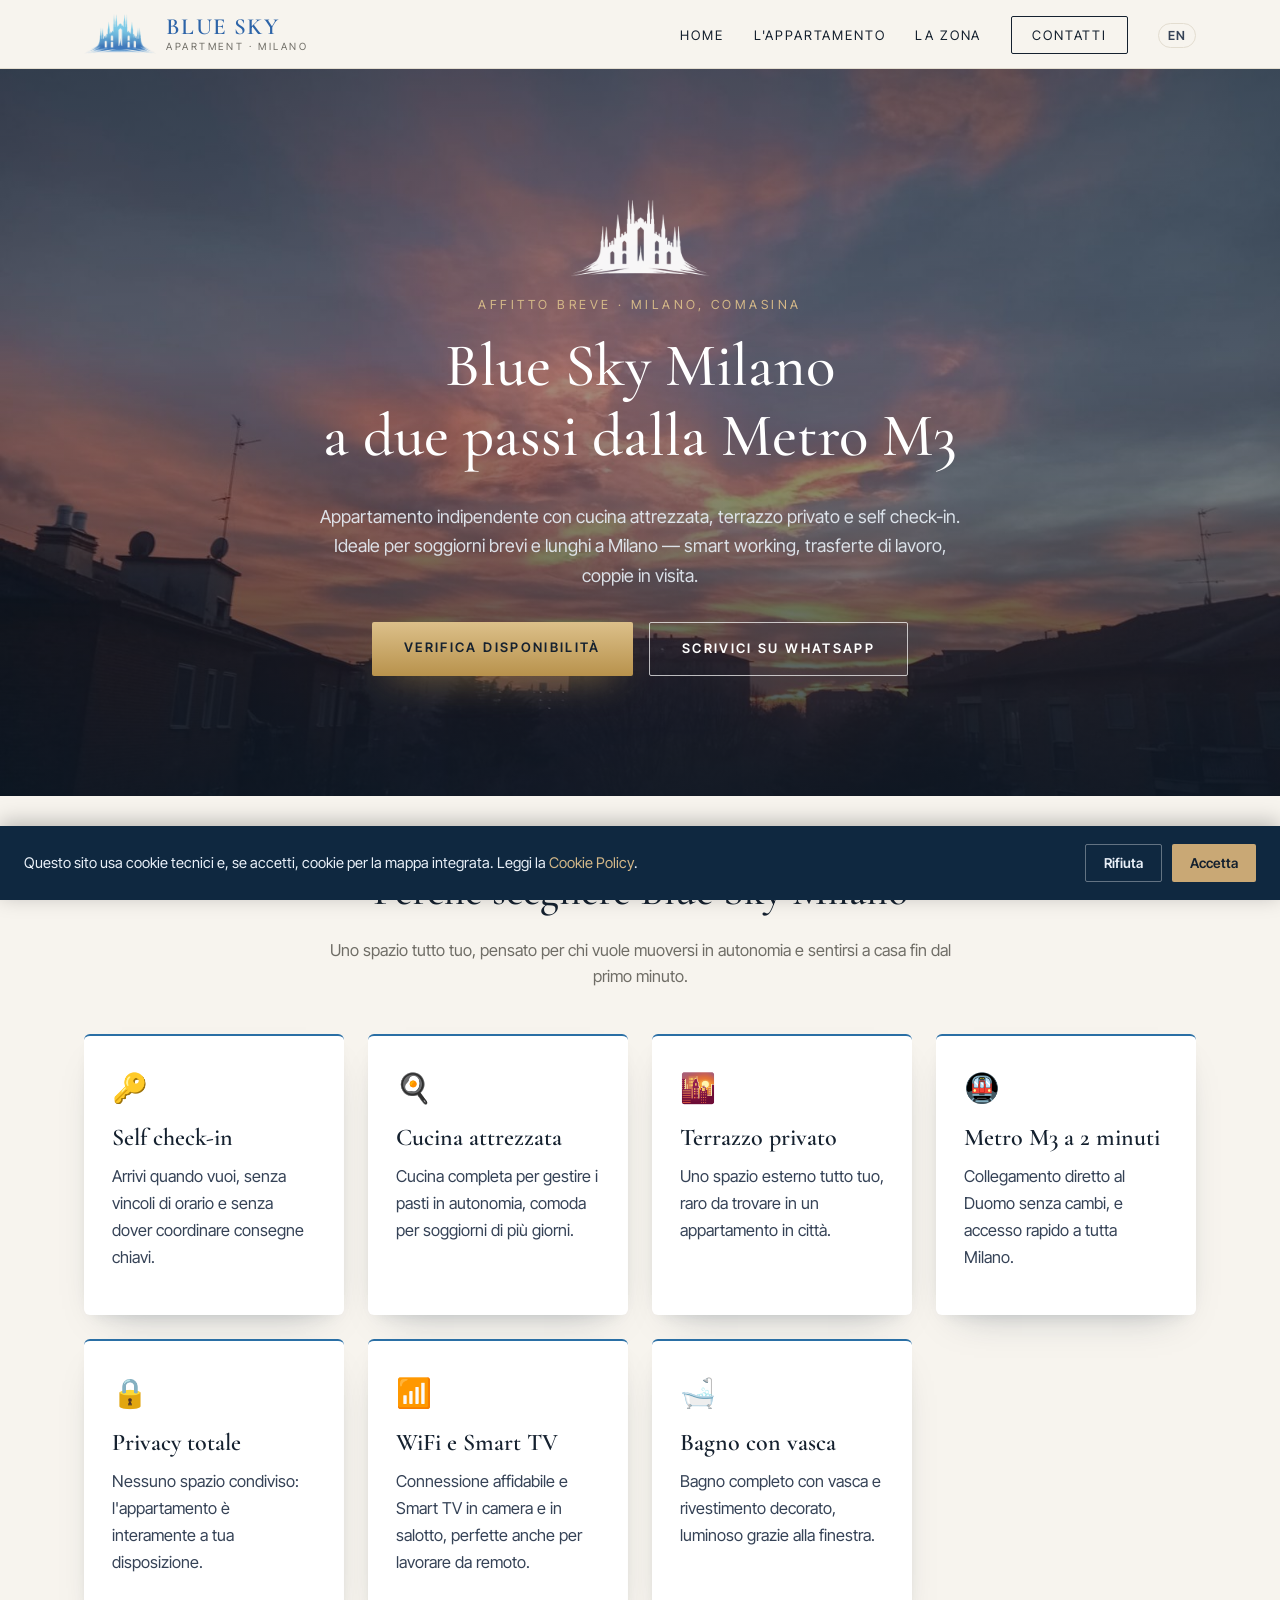
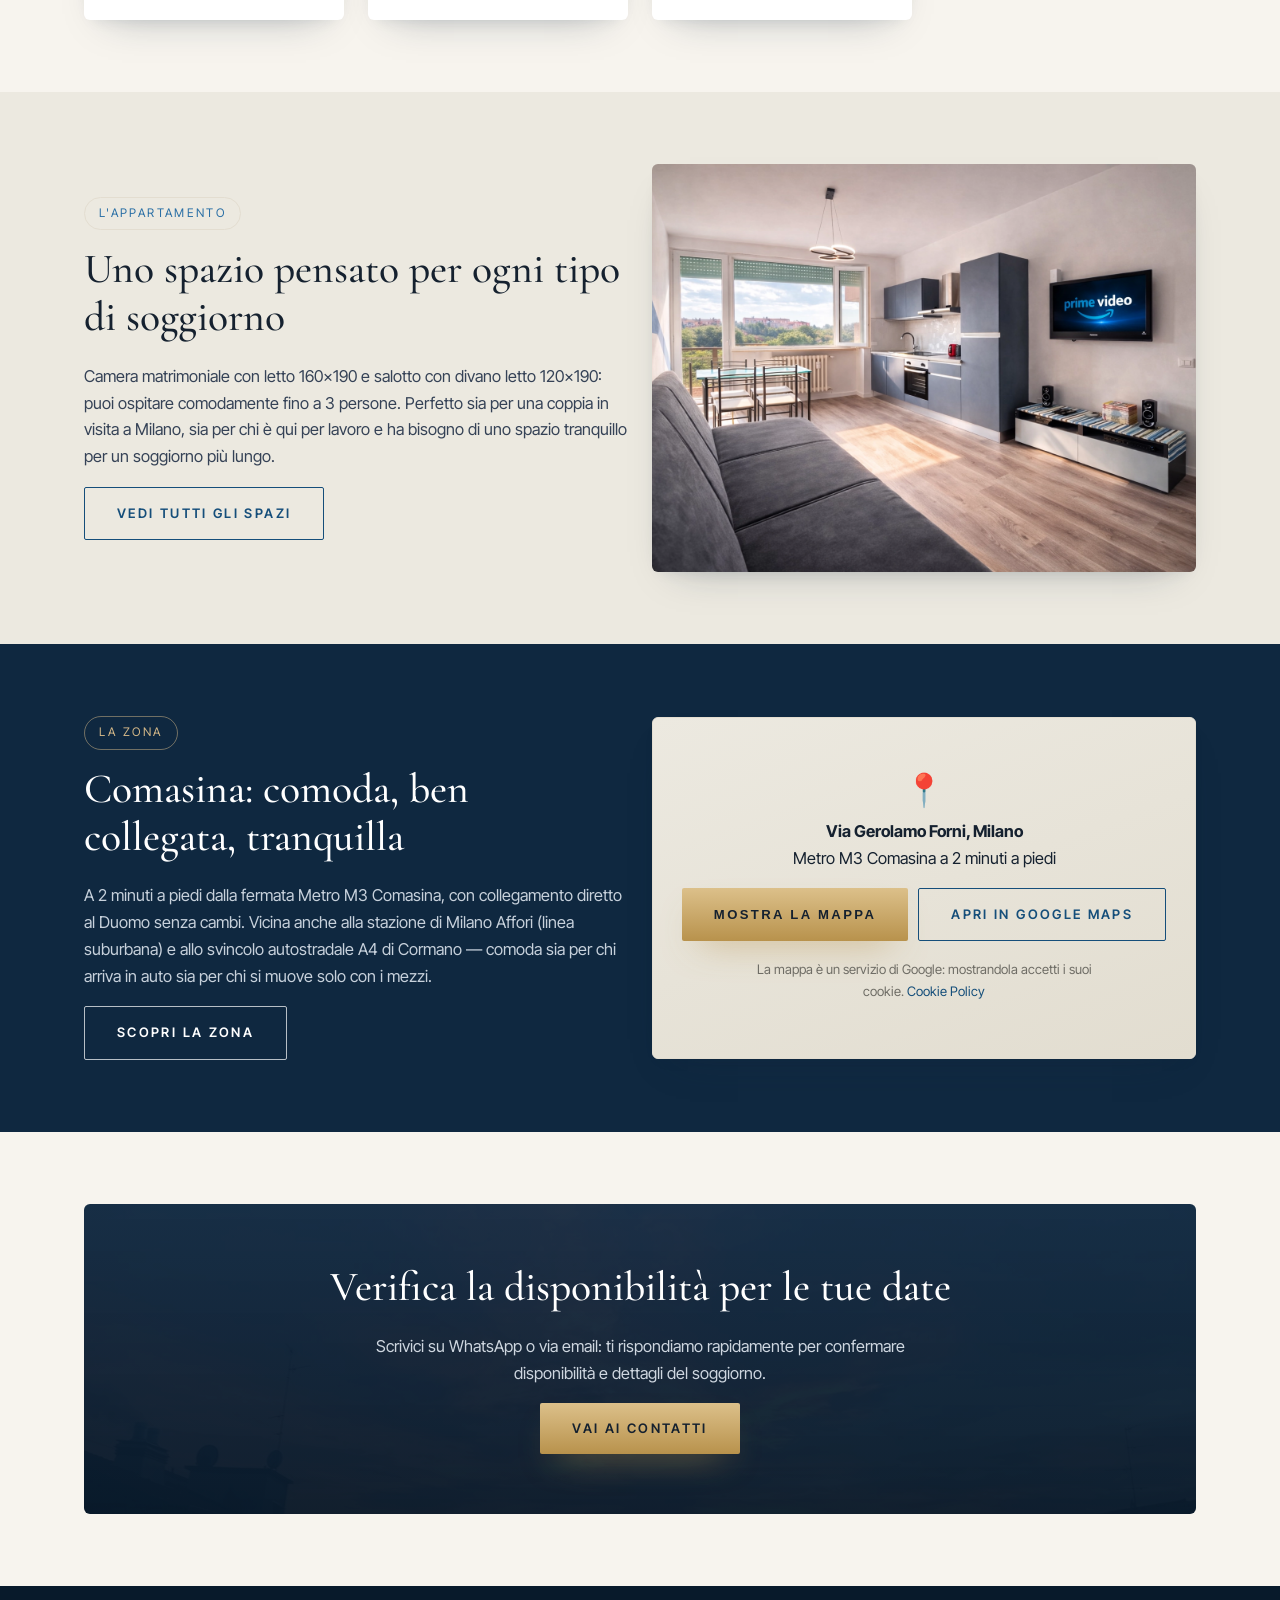
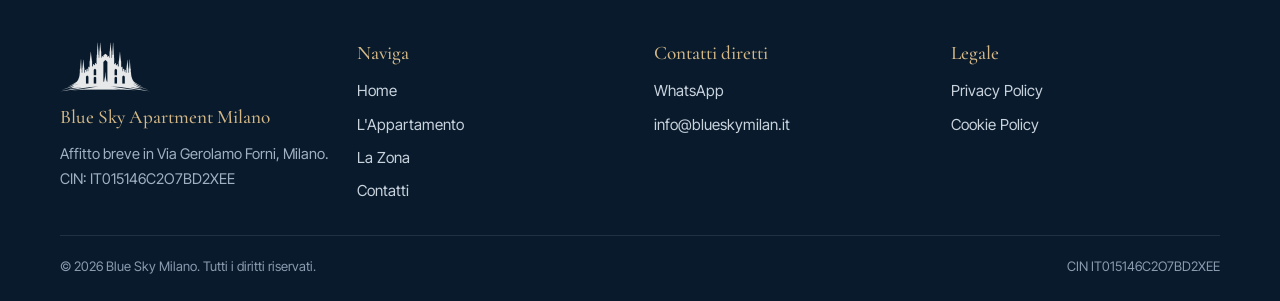
==== commit 2f5d6d15: "Pagine IT: mappa con consenso, link EN, hreflang + sitemap bilingue" ====
--- a/index.html
+++ b/index.html
@@ -6,18 +6,23 @@
 <title>Affitto Breve Milano Comasina | Blue Sky Milano – vicino Metro M3</title>
 <meta name="description" content="Appartamento in affitto breve a Milano, zona Comasina, a 2 minuti dalla metro M3. Self check-in, cucina attrezzata, terrazzo privato. Ideale per soggiorni brevi e lunghi, smart working, trasferte di lavoro.">
 <link rel="canonical" href="https://www.blueskymilan.it/">
+<link rel="alternate" hreflang="it" href="https://www.blueskymilan.it/">
+<link rel="alternate" hreflang="en" href="https://www.blueskymilan.it/en/">
+<link rel="alternate" hreflang="x-default" href="https://www.blueskymilan.it/">
 <meta property="og:type" content="website">
 <meta property="og:title" content="Blue Sky Milano – Affitto Breve a Milano, zona Comasina">
 <meta property="og:description" content="Appartamento in affitto breve a Milano, a 2 minuti dalla metro M3. Self check-in, cucina attrezzata, terrazzo privato.">
 <meta property="og:url" content="https://www.blueskymilan.it/">
 <meta property="og:locale" content="it_IT">
+<meta property="og:locale:alternate" content="en_GB">
 <meta property="og:image" content="https://www.blueskymilan.it/assets/images/og-bluesky.jpg">
 <link rel="preconnect" href="https://fonts.googleapis.com">
 <link rel="preconnect" href="https://fonts.gstatic.com" crossorigin>
 <link href="https://fonts.googleapis.com/css2?family=Cormorant+Garamond:ital,wght@0,400;0,500;0,600;1,400;1,500&family=Inter+Tight:wght@300;400;500;600&display=swap" rel="stylesheet">
 <link rel="icon" type="image/png" sizes="32x32" href="favicon-32.png">
 <link rel="apple-touch-icon" href="apple-touch-icon.png">
-<link rel="stylesheet" href="assets/styles.css">
+<link rel="stylesheet" href="assets/styles.css?v=20261021">
+<script defer src="https://cloud.umami.is/script.js" data-website-id="ab918f23-8fa9-4bd5-a9e5-17a2a127aed8" data-domains="www.blueskymilan.it,blueskymilan.it"></script>
 <script type="application/ld+json">
 {
   "@context": "https://schema.org",
@@ -60,6 +65,7 @@
       <li><a href="l-appartamento.html">L'Appartamento</a></li>
       <li><a href="zona.html">La Zona</a></li>
       <li><a href="contatti.html" class="nav-cta">Contatti</a></li>
+      <li><a href="en/index.html" class="nav-lang" hreflang="en" lang="en" title="English version">EN</a></li>
     </ul>
   </div>
 </header>
@@ -142,8 +148,16 @@
 <section class="dark">
   <div class="container">
     <div class="grid grid-2" style="align-items:center;">
-      <div class="map-embed" style="order:2;">
-        <iframe src="https://www.google.com/maps?q=Via+Gerolamo+Forni,+Milano&output=embed" loading="lazy" referrerpolicy="no-referrer-when-downgrade" title="Mappa Blue Sky Milano - Via Gerolamo Forni, Milano"></iframe>
+      <div class="map-embed" style="order:2;" data-map-src="https://www.google.com/maps?q=Via+Gerolamo+Forni,+Milano&amp;output=embed" data-map-title="Mappa Blue Sky Milano - Via Gerolamo Forni, Milano">
+        <div class="map-placeholder">
+          <span class="map-pin" aria-hidden="true">📍</span>
+          <p class="map-address"><strong>Via Gerolamo Forni, Milano</strong><br>Metro M3 Comasina a 2 minuti a piedi</p>
+          <div class="map-actions">
+            <button type="button" class="btn btn-primary map-load">Mostra la mappa</button>
+            <a class="btn btn-secondary" href="https://www.google.com/maps/search/?api=1&amp;query=Via+Gerolamo+Forni%2C+Milano" target="_blank" rel="noopener">Apri in Google Maps</a>
+          </div>
+          <p class="map-note">La mappa è un servizio di Google: mostrandola accetti i suoi cookie. <a href="cookie.html">Cookie Policy</a></p>
+        </div>
       </div>
       <div style="order:1;">
         <span class="badge">La zona</span>
@@ -204,6 +218,6 @@
   </div>
 </div>
 
-<script src="assets/site.js"></script>
+<script src="assets/site.js?v=20261021"></script>
 </body>
 </html>
--- a/assets/styles.css
+++ b/assets/styles.css
@@ -404,3 +404,27 @@
   text-transform: uppercase;
   margin-bottom: 16px;
 }
+
+/* Mappa caricata solo dopo il consenso (20/10/2026) */
+.map-embed[data-map-src] { background: var(--bg-alt); }
+.map-placeholder {
+  min-height: 340px; padding: 28px 24px; display: flex; flex-direction: column;
+  align-items: center; justify-content: center; text-align: center; gap: 6px;
+  background: linear-gradient(160deg, var(--bg-alt) 0%, #e2ddd0 100%); color: var(--ink);
+}
+.map-placeholder .map-pin { font-size: 2rem; line-height: 1; }
+.map-placeholder .map-address { margin: 6px 0 10px; color: var(--ink); }
+.map-placeholder .map-actions { display: flex; flex-wrap: wrap; gap: 10px; justify-content: center; }
+.map-placeholder .btn-secondary,
+.dark .map-placeholder .btn-secondary { color: var(--accent-dark); border-color: var(--accent-dark); }
+.map-placeholder .btn-secondary:hover,
+.dark .map-placeholder .btn-secondary:hover { background: var(--accent-dark); color: #fff; }
+.map-placeholder .map-note { margin: 12px 0 0; font-size: 0.82rem; color: var(--text-muted); max-width: 340px; }
+.map-placeholder .map-note a { color: var(--accent-dark); }
+
+/* Selettore lingua */
+.nav-links a.nav-lang {
+  font-size: 0.78rem; font-weight: 600; letter-spacing: 0.08em;
+  padding: 4px 9px; border: 1px solid var(--border); border-radius: 999px; color: var(--ink-2);
+}
+.nav-links a.nav-lang:hover { border-color: var(--accent); color: var(--accent); }
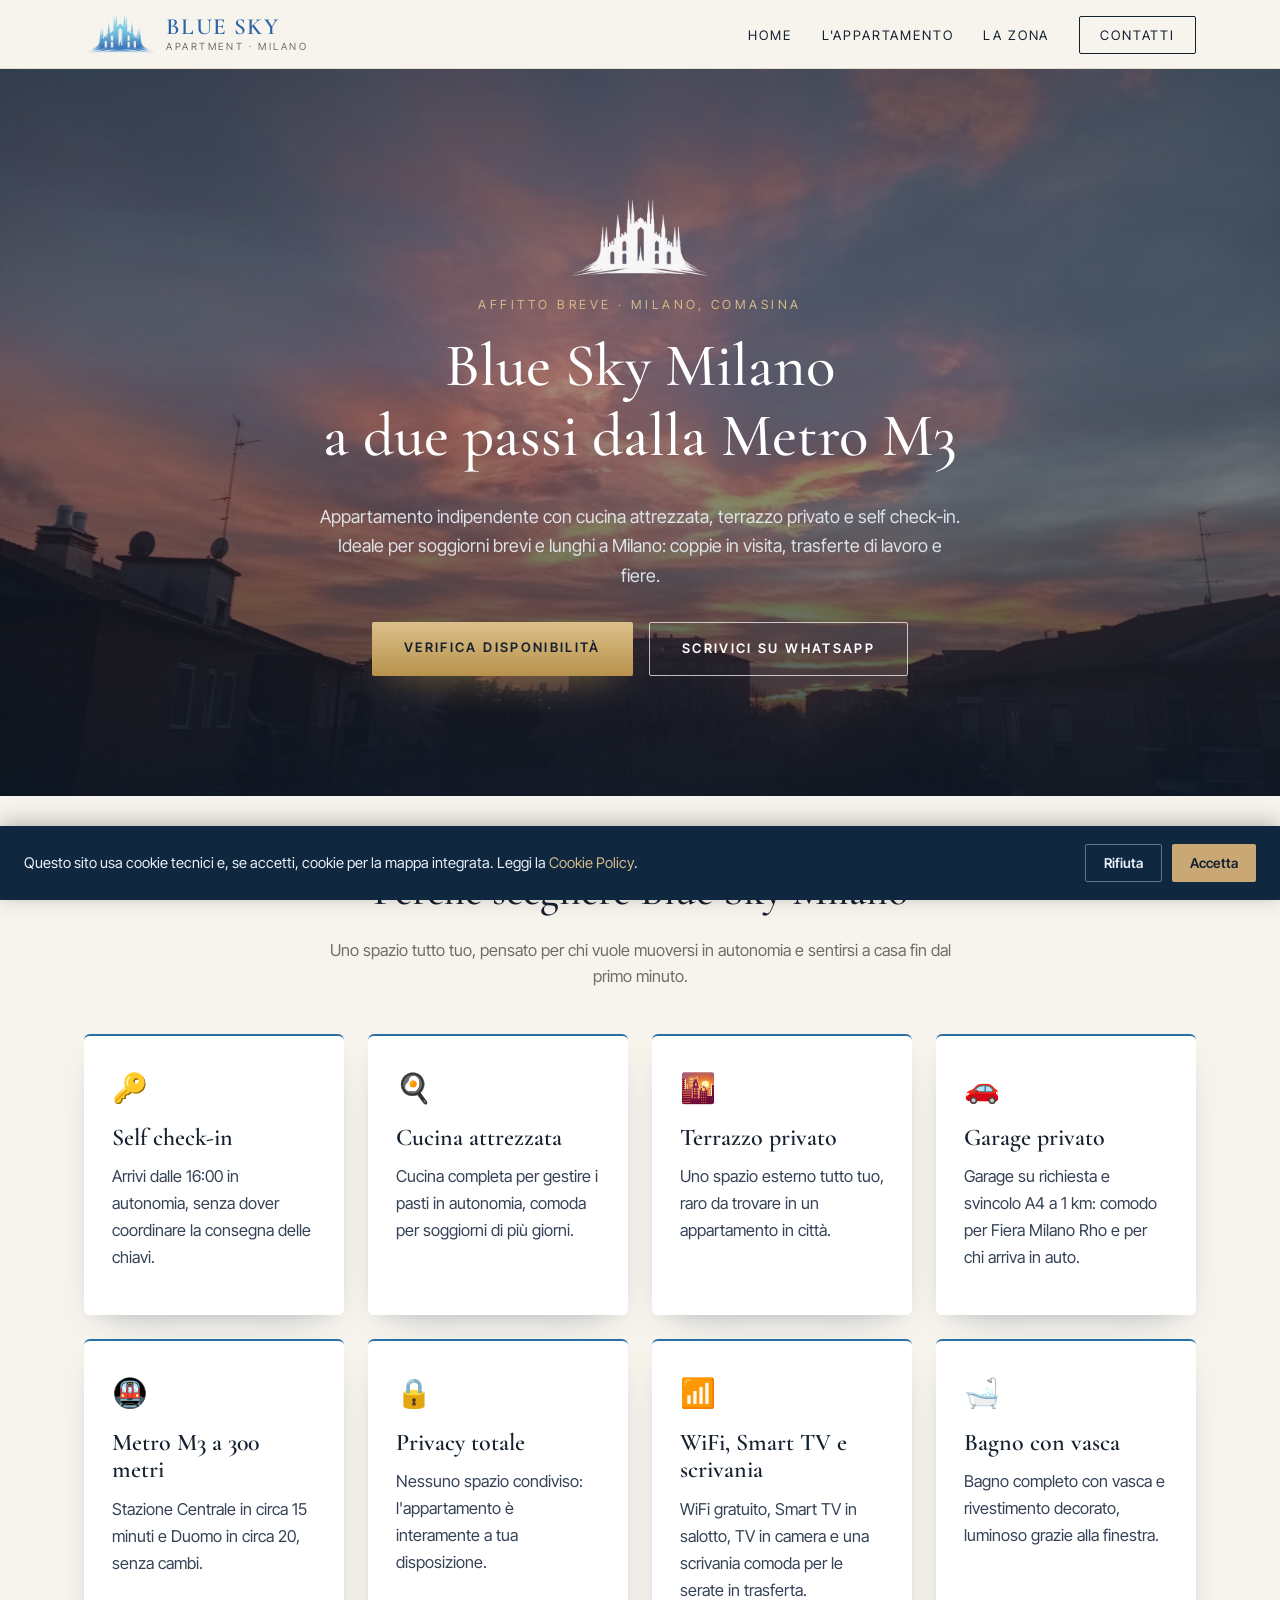
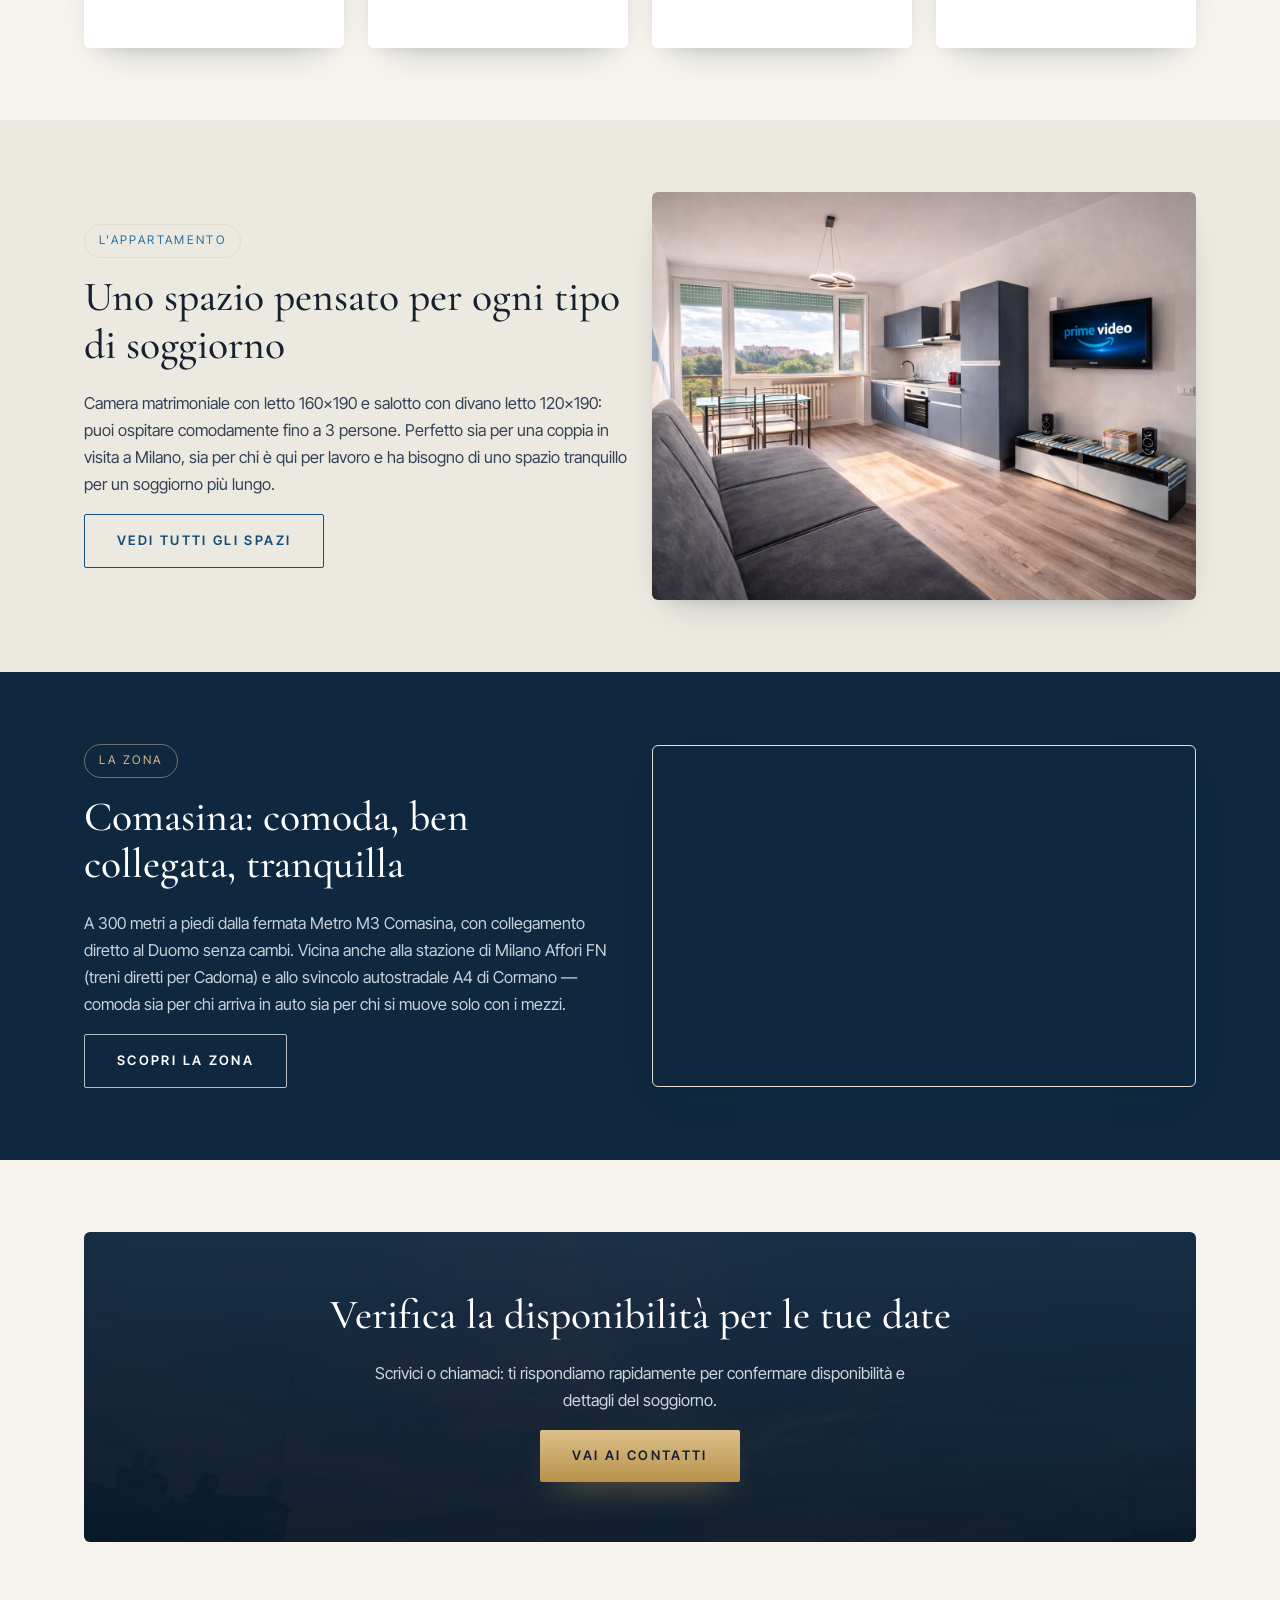
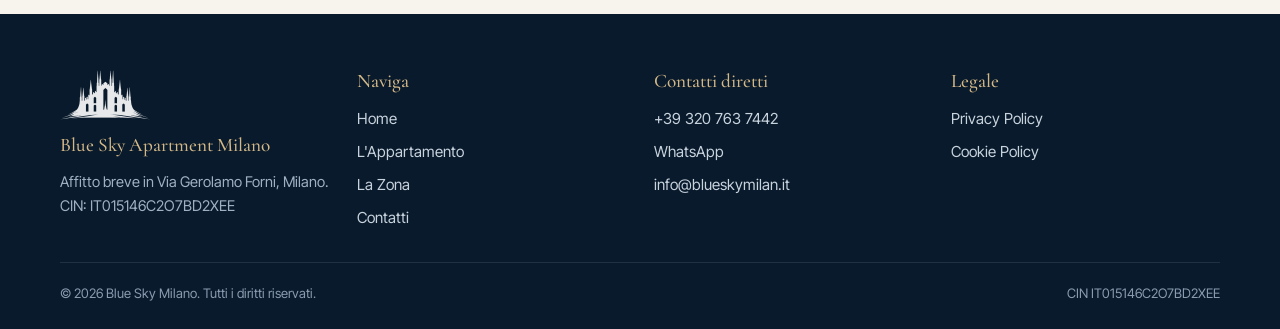
==== commit 6e811f1a: "Add files via upload" ====
--- a/index.html
+++ b/index.html
@@ -4,32 +4,28 @@
 <meta charset="UTF-8">
 <meta name="viewport" content="width=device-width, initial-scale=1.0">
 <title>Affitto Breve Milano Comasina | Blue Sky Milano – vicino Metro M3</title>
-<meta name="description" content="Appartamento in affitto breve a Milano, zona Comasina, a 2 minuti dalla metro M3. Self check-in, cucina attrezzata, terrazzo privato. Ideale per soggiorni brevi e lunghi, smart working, trasferte di lavoro.">
+<meta name="description" content="Appartamento in affitto breve a Milano, zona Comasina, a 300 metri dalla metro M3. Self check-in, cucina attrezzata, terrazzo privato. Ideale per coppie, trasferte di lavoro e visitatori delle fiere di Milano.">
 <link rel="canonical" href="https://www.blueskymilan.it/">
-<link rel="alternate" hreflang="it" href="https://www.blueskymilan.it/">
-<link rel="alternate" hreflang="en" href="https://www.blueskymilan.it/en/">
-<link rel="alternate" hreflang="x-default" href="https://www.blueskymilan.it/">
 <meta property="og:type" content="website">
 <meta property="og:title" content="Blue Sky Milano – Affitto Breve a Milano, zona Comasina">
-<meta property="og:description" content="Appartamento in affitto breve a Milano, a 2 minuti dalla metro M3. Self check-in, cucina attrezzata, terrazzo privato.">
+<meta property="og:description" content="Appartamento in affitto breve a Milano, a 300 metri dalla metro M3. Self check-in, cucina attrezzata, terrazzo privato.">
 <meta property="og:url" content="https://www.blueskymilan.it/">
 <meta property="og:locale" content="it_IT">
-<meta property="og:locale:alternate" content="en_GB">
 <meta property="og:image" content="https://www.blueskymilan.it/assets/images/og-bluesky.jpg">
 <link rel="preconnect" href="https://fonts.googleapis.com">
 <link rel="preconnect" href="https://fonts.gstatic.com" crossorigin>
 <link href="https://fonts.googleapis.com/css2?family=Cormorant+Garamond:ital,wght@0,400;0,500;0,600;1,400;1,500&family=Inter+Tight:wght@300;400;500;600&display=swap" rel="stylesheet">
 <link rel="icon" type="image/png" sizes="32x32" href="favicon-32.png">
 <link rel="apple-touch-icon" href="apple-touch-icon.png">
-<link rel="stylesheet" href="assets/styles.css?v=20261021">
-<script defer src="https://cloud.umami.is/script.js" data-website-id="ab918f23-8fa9-4bd5-a9e5-17a2a127aed8" data-domains="www.blueskymilan.it,blueskymilan.it"></script>
+<link rel="stylesheet" href="assets/styles.css">
 <script type="application/ld+json">
 {
   "@context": "https://schema.org",
   "@type": "LodgingBusiness",
   "name": "Blue Sky Milano",
-  "description": "Appartamento in affitto breve a Milano, zona Comasina, a 2 minuti dalla metro M3. Self check-in, cucina attrezzata, terrazzo privato.",
+  "description": "Appartamento in affitto breve a Milano, zona Comasina, a 300 metri dalla metro M3. Self check-in, cucina attrezzata, terrazzo privato.",
   "url": "https://www.blueskymilan.it/",
+  "telephone": "+393207637442",
   "email": "info@blueskymilan.it",
   "address": {
     "@type": "PostalAddress",
@@ -65,7 +61,6 @@
       <li><a href="l-appartamento.html">L'Appartamento</a></li>
       <li><a href="zona.html">La Zona</a></li>
       <li><a href="contatti.html" class="nav-cta">Contatti</a></li>
-      <li><a href="en/index.html" class="nav-lang" hreflang="en" lang="en" title="English version">EN</a></li>
     </ul>
   </div>
 </header>
@@ -75,7 +70,7 @@
     <img class="hero-mark" src="assets/images/logo-mark-white.png" alt="" width="140" height="78">
     <div class="eyebrow">Affitto breve · Milano, Comasina</div>
     <h1>Blue Sky Milano<br>a due passi dalla Metro M3</h1>
-    <p class="lead">Appartamento indipendente con cucina attrezzata, terrazzo privato e self check-in. Ideale per soggiorni brevi e lunghi a Milano — smart working, trasferte di lavoro, coppie in visita.</p>
+    <p class="lead">Appartamento indipendente con cucina attrezzata, terrazzo privato e self check-in. Ideale per soggiorni brevi e lunghi a Milano: coppie in visita, trasferte di lavoro e fiere.</p>
     <div class="hero-actions">
       <a href="contatti.html" class="btn btn-primary">Verifica disponibilità</a>
       <a href="https://wa.me/393207637442" target="_blank" rel="noopener" class="btn btn-secondary">Scrivici su WhatsApp</a>
@@ -93,7 +88,7 @@
       <div class="card">
         <span class="icon">🔑</span>
         <h3>Self check-in</h3>
-        <p>Arrivi quando vuoi, senza vincoli di orario e senza dover coordinare consegne chiavi.</p>
+        <p>Arrivi dalle 16:00 in autonomia, senza dover coordinare la consegna delle chiavi.</p>
       </div>
       <div class="card">
         <span class="icon">🍳</span>
@@ -106,9 +101,14 @@
         <p>Uno spazio esterno tutto tuo, raro da trovare in un appartamento in città.</p>
       </div>
       <div class="card">
+        <span class="icon">🚗</span>
+        <h3>Garage privato</h3>
+        <p>Garage su richiesta e svincolo A4 a 1 km: comodo per Fiera Milano Rho e per chi arriva in auto.</p>
+      </div>
+      <div class="card">
         <span class="icon">🚇</span>
-        <h3>Metro M3 a 2 minuti</h3>
-        <p>Collegamento diretto al Duomo senza cambi, e accesso rapido a tutta Milano.</p>
+        <h3>Metro M3 a 300 metri</h3>
+        <p>Stazione Centrale in circa 15 minuti e Duomo in circa 20, senza cambi.</p>
       </div>
       <div class="card">
         <span class="icon">🔒</span>
@@ -117,8 +117,8 @@
       </div>
       <div class="card">
         <span class="icon">📶</span>
-        <h3>WiFi e Smart TV</h3>
-        <p>Connessione affidabile e Smart TV in camera e in salotto, perfette anche per lavorare da remoto.</p>
+        <h3>WiFi, Smart TV e scrivania</h3>
+        <p>WiFi gratuito, Smart TV in salotto, TV in camera e una scrivania comoda per le serate in trasferta.</p>
       </div>
       <div class="card">
         <span class="icon">🛁</span>
@@ -148,21 +148,13 @@
 <section class="dark">
   <div class="container">
     <div class="grid grid-2" style="align-items:center;">
-      <div class="map-embed" style="order:2;" data-map-src="https://www.google.com/maps?q=Via+Gerolamo+Forni,+Milano&amp;output=embed" data-map-title="Mappa Blue Sky Milano - Via Gerolamo Forni, Milano">
-        <div class="map-placeholder">
-          <span class="map-pin" aria-hidden="true">📍</span>
-          <p class="map-address"><strong>Via Gerolamo Forni, Milano</strong><br>Metro M3 Comasina a 2 minuti a piedi</p>
-          <div class="map-actions">
-            <button type="button" class="btn btn-primary map-load">Mostra la mappa</button>
-            <a class="btn btn-secondary" href="https://www.google.com/maps/search/?api=1&amp;query=Via+Gerolamo+Forni%2C+Milano" target="_blank" rel="noopener">Apri in Google Maps</a>
-          </div>
-          <p class="map-note">La mappa è un servizio di Google: mostrandola accetti i suoi cookie. <a href="cookie.html">Cookie Policy</a></p>
-        </div>
+      <div class="map-embed" style="order:2;">
+        <iframe src="https://www.google.com/maps?q=Via+Gerolamo+Forni,+Milano&output=embed" loading="lazy" referrerpolicy="no-referrer-when-downgrade" title="Mappa Blue Sky Milano - Via Gerolamo Forni, Milano"></iframe>
       </div>
       <div style="order:1;">
         <span class="badge">La zona</span>
         <h2>Comasina: comoda, ben collegata, tranquilla</h2>
-        <p>A 2 minuti a piedi dalla fermata Metro M3 Comasina, con collegamento diretto al Duomo senza cambi. Vicina anche alla stazione di Milano Affori (linea suburbana) e allo svincolo autostradale A4 di Cormano — comoda sia per chi arriva in auto sia per chi si muove solo con i mezzi.</p>
+        <p>A 300 metri a piedi dalla fermata Metro M3 Comasina, con collegamento diretto al Duomo senza cambi. Vicina anche alla stazione di Milano Affori FN (treni diretti per Cadorna) e allo svincolo autostradale A4 di Cormano — comoda sia per chi arriva in auto sia per chi si muove solo con i mezzi.</p>
         <a href="zona.html" class="btn btn-secondary">Scopri la zona</a>
       </div>
     </div>
@@ -173,7 +165,7 @@
   <div class="container">
     <div class="cta-band">
       <h2>Verifica la disponibilità per le tue date</h2>
-      <p>Scrivici su WhatsApp o via email: ti rispondiamo rapidamente per confermare disponibilità e dettagli del soggiorno.</p>
+      <p>Scrivici o chiamaci: ti rispondiamo rapidamente per confermare disponibilità e dettagli del soggiorno.</p>
       <a href="contatti.html" class="btn btn-primary">Vai ai contatti</a>
     </div>
   </div>
@@ -195,6 +187,7 @@
     </div>
     <div>
       <h4>Contatti diretti</h4>
+      <a href="tel:+393207637442">+39 320 763 7442</a>
       <a href="https://wa.me/393207637442" target="_blank" rel="noopener">WhatsApp</a>
       <a href="mailto:info@blueskymilan.it">info@blueskymilan.it</a>
     </div>
@@ -218,6 +211,6 @@
   </div>
 </div>
 
-<script src="assets/site.js?v=20261021"></script>
+<script src="assets/site.js"></script>
 </body>
 </html>
--- a/assets/styles.css
+++ b/assets/styles.css
@@ -404,27 +404,3 @@
   text-transform: uppercase;
   margin-bottom: 16px;
 }
-
-/* Mappa caricata solo dopo il consenso (20/10/2026) */
-.map-embed[data-map-src] { background: var(--bg-alt); }
-.map-placeholder {
-  min-height: 340px; padding: 28px 24px; display: flex; flex-direction: column;
-  align-items: center; justify-content: center; text-align: center; gap: 6px;
-  background: linear-gradient(160deg, var(--bg-alt) 0%, #e2ddd0 100%); color: var(--ink);
-}
-.map-placeholder .map-pin { font-size: 2rem; line-height: 1; }
-.map-placeholder .map-address { margin: 6px 0 10px; color: var(--ink); }
-.map-placeholder .map-actions { display: flex; flex-wrap: wrap; gap: 10px; justify-content: center; }
-.map-placeholder .btn-secondary,
-.dark .map-placeholder .btn-secondary { color: var(--accent-dark); border-color: var(--accent-dark); }
-.map-placeholder .btn-secondary:hover,
-.dark .map-placeholder .btn-secondary:hover { background: var(--accent-dark); color: #fff; }
-.map-placeholder .map-note { margin: 12px 0 0; font-size: 0.82rem; color: var(--text-muted); max-width: 340px; }
-.map-placeholder .map-note a { color: var(--accent-dark); }
-
-/* Selettore lingua */
-.nav-links a.nav-lang {
-  font-size: 0.78rem; font-weight: 600; letter-spacing: 0.08em;
-  padding: 4px 9px; border: 1px solid var(--border); border-radius: 999px; color: var(--ink-2);
-}
-.nav-links a.nav-lang:hover { border-color: var(--accent); color: var(--accent); }
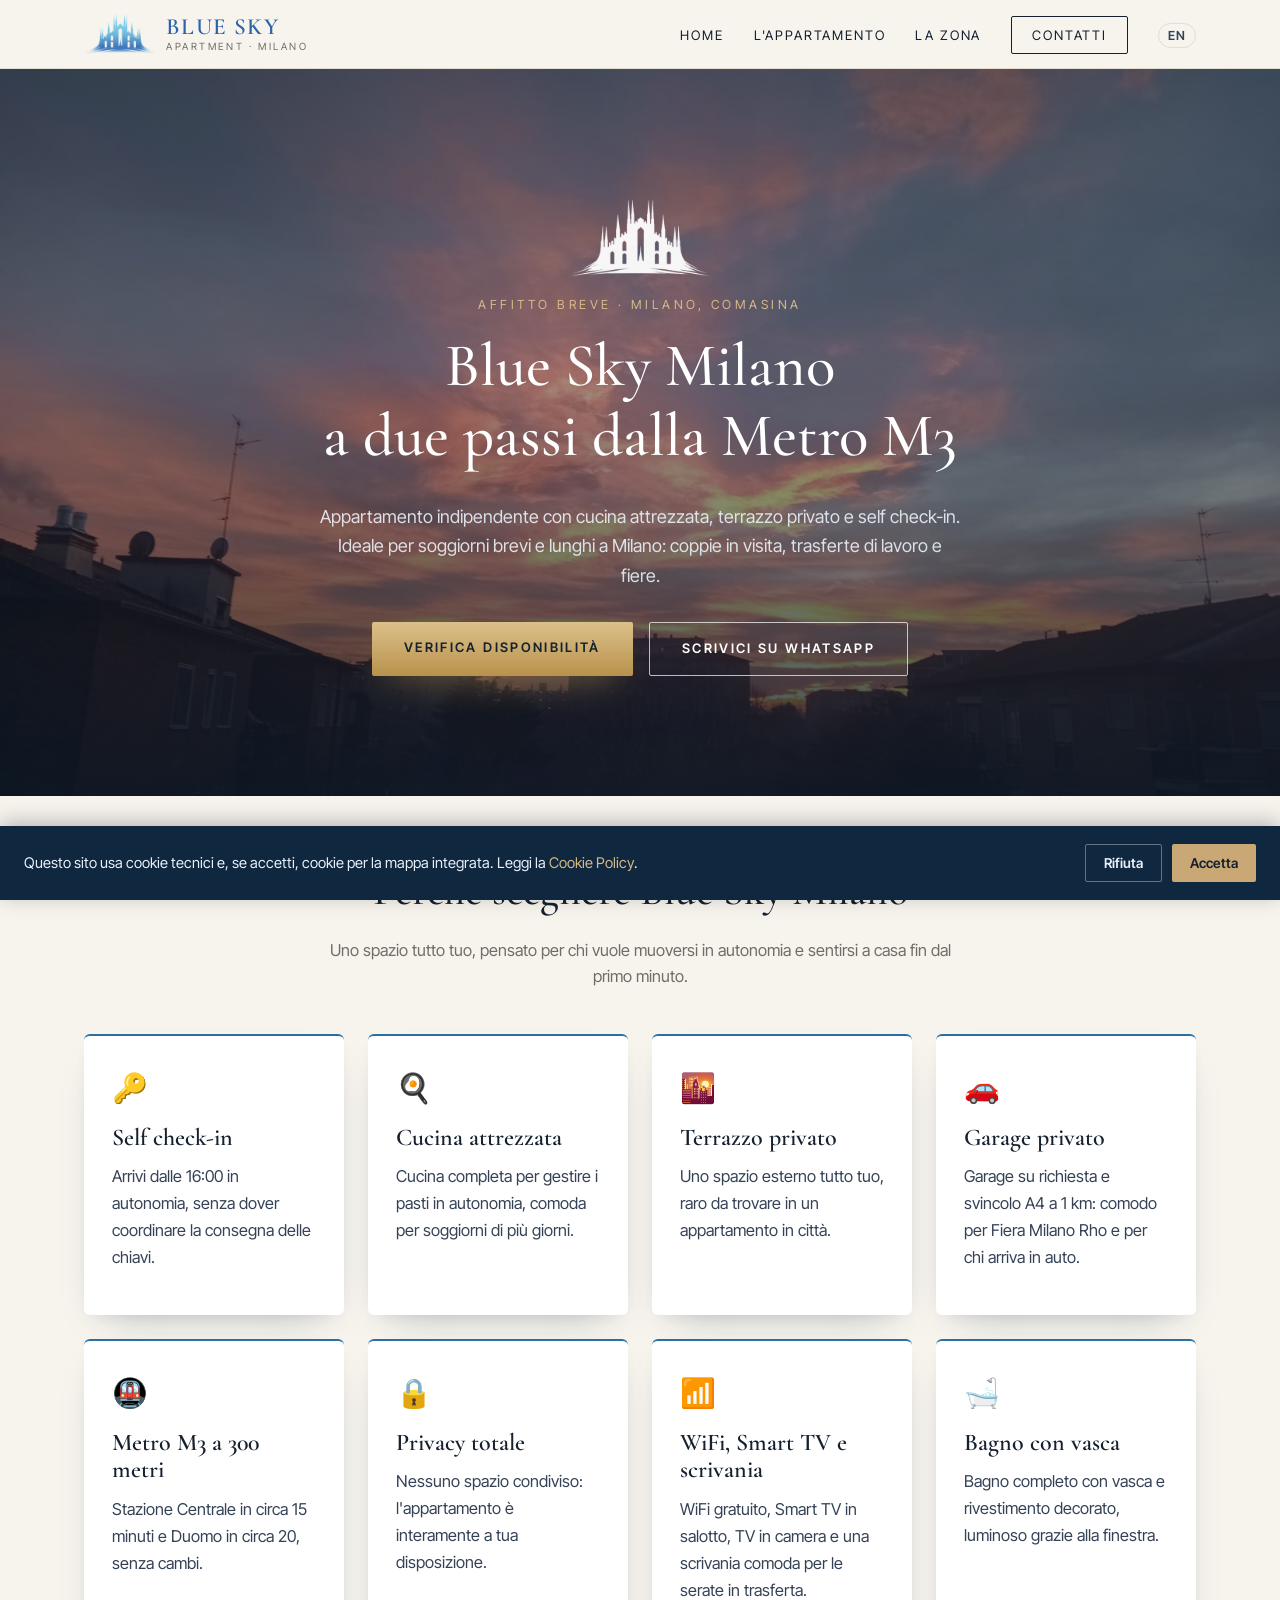
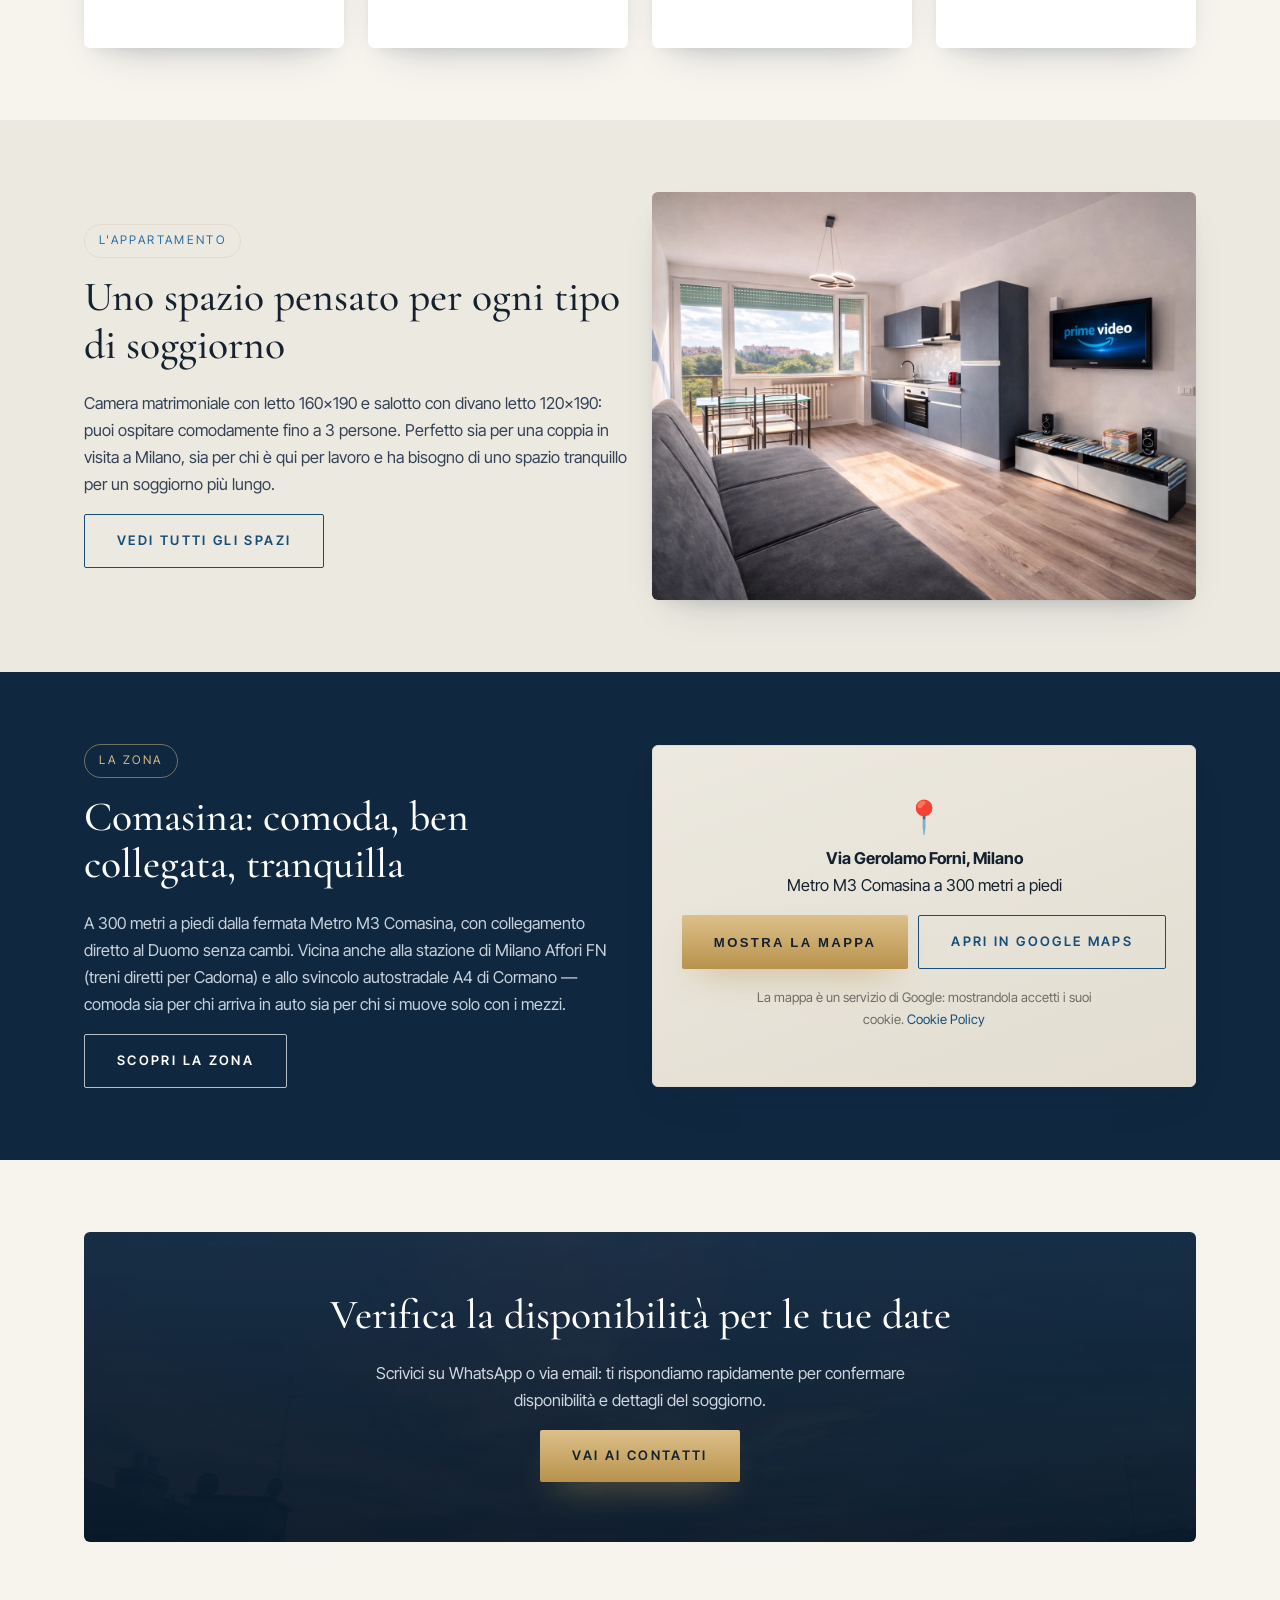
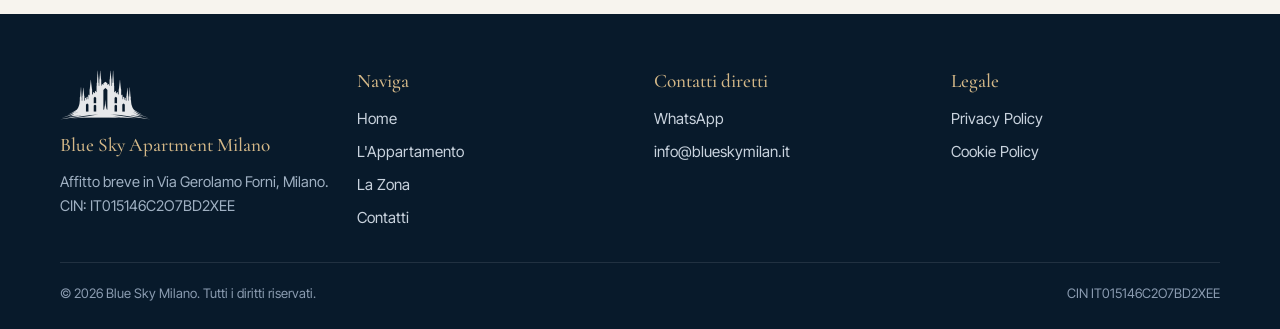
==== commit 3dc6f0ff: "Pagine IT: testi del 22/10 + Umami, mappa con consenso, link EN; tolto telefono" ====
--- a/index.html
+++ b/index.html
@@ -6,18 +6,23 @@
 <title>Affitto Breve Milano Comasina | Blue Sky Milano – vicino Metro M3</title>
 <meta name="description" content="Appartamento in affitto breve a Milano, zona Comasina, a 300 metri dalla metro M3. Self check-in, cucina attrezzata, terrazzo privato. Ideale per coppie, trasferte di lavoro e visitatori delle fiere di Milano.">
 <link rel="canonical" href="https://www.blueskymilan.it/">
+<link rel="alternate" hreflang="it" href="https://www.blueskymilan.it/">
+<link rel="alternate" hreflang="en" href="https://www.blueskymilan.it/en/">
+<link rel="alternate" hreflang="x-default" href="https://www.blueskymilan.it/">
 <meta property="og:type" content="website">
 <meta property="og:title" content="Blue Sky Milano – Affitto Breve a Milano, zona Comasina">
 <meta property="og:description" content="Appartamento in affitto breve a Milano, a 300 metri dalla metro M3. Self check-in, cucina attrezzata, terrazzo privato.">
 <meta property="og:url" content="https://www.blueskymilan.it/">
 <meta property="og:locale" content="it_IT">
+<meta property="og:locale:alternate" content="en_GB">
 <meta property="og:image" content="https://www.blueskymilan.it/assets/images/og-bluesky.jpg">
 <link rel="preconnect" href="https://fonts.googleapis.com">
 <link rel="preconnect" href="https://fonts.gstatic.com" crossorigin>
 <link href="https://fonts.googleapis.com/css2?family=Cormorant+Garamond:ital,wght@0,400;0,500;0,600;1,400;1,500&family=Inter+Tight:wght@300;400;500;600&display=swap" rel="stylesheet">
 <link rel="icon" type="image/png" sizes="32x32" href="favicon-32.png">
 <link rel="apple-touch-icon" href="apple-touch-icon.png">
-<link rel="stylesheet" href="assets/styles.css">
+<link rel="stylesheet" href="assets/styles.css?v=20261029">
+<script defer src="https://cloud.umami.is/script.js" data-website-id="ab918f23-8fa9-4bd5-a9e5-17a2a127aed8" data-domains="www.blueskymilan.it,blueskymilan.it"></script>
 <script type="application/ld+json">
 {
   "@context": "https://schema.org",
@@ -25,7 +30,6 @@
   "name": "Blue Sky Milano",
   "description": "Appartamento in affitto breve a Milano, zona Comasina, a 300 metri dalla metro M3. Self check-in, cucina attrezzata, terrazzo privato.",
   "url": "https://www.blueskymilan.it/",
-  "telephone": "+393207637442",
   "email": "info@blueskymilan.it",
   "address": {
     "@type": "PostalAddress",
@@ -61,6 +65,7 @@
       <li><a href="l-appartamento.html">L'Appartamento</a></li>
       <li><a href="zona.html">La Zona</a></li>
       <li><a href="contatti.html" class="nav-cta">Contatti</a></li>
+      <li><a href="en/index.html" class="nav-lang" hreflang="en" lang="en" title="English version">EN</a></li>
     </ul>
   </div>
 </header>
@@ -148,8 +153,16 @@
 <section class="dark">
   <div class="container">
     <div class="grid grid-2" style="align-items:center;">
-      <div class="map-embed" style="order:2;">
-        <iframe src="https://www.google.com/maps?q=Via+Gerolamo+Forni,+Milano&output=embed" loading="lazy" referrerpolicy="no-referrer-when-downgrade" title="Mappa Blue Sky Milano - Via Gerolamo Forni, Milano"></iframe>
+      <div class="map-embed" style="order:2;" data-map-src="https://www.google.com/maps?q=Via+Gerolamo+Forni,+Milano&amp;output=embed" data-map-title="Mappa Blue Sky Milano - Via Gerolamo Forni, Milano">
+        <div class="map-placeholder">
+          <span class="map-pin" aria-hidden="true">📍</span>
+          <p class="map-address"><strong>Via Gerolamo Forni, Milano</strong><br>Metro M3 Comasina a 300 metri a piedi</p>
+          <div class="map-actions">
+            <button type="button" class="btn btn-primary map-load">Mostra la mappa</button>
+            <a class="btn btn-secondary" href="https://www.google.com/maps/search/?api=1&amp;query=Via+Gerolamo+Forni%2C+Milano" target="_blank" rel="noopener">Apri in Google Maps</a>
+          </div>
+          <p class="map-note">La mappa è un servizio di Google: mostrandola accetti i suoi cookie. <a href="cookie.html">Cookie Policy</a></p>
+        </div>
       </div>
       <div style="order:1;">
         <span class="badge">La zona</span>
@@ -165,7 +178,7 @@
   <div class="container">
     <div class="cta-band">
       <h2>Verifica la disponibilità per le tue date</h2>
-      <p>Scrivici o chiamaci: ti rispondiamo rapidamente per confermare disponibilità e dettagli del soggiorno.</p>
+      <p>Scrivici su WhatsApp o via email: ti rispondiamo rapidamente per confermare disponibilità e dettagli del soggiorno.</p>
       <a href="contatti.html" class="btn btn-primary">Vai ai contatti</a>
     </div>
   </div>
@@ -187,7 +200,6 @@
     </div>
     <div>
       <h4>Contatti diretti</h4>
-      <a href="tel:+393207637442">+39 320 763 7442</a>
       <a href="https://wa.me/393207637442" target="_blank" rel="noopener">WhatsApp</a>
       <a href="mailto:info@blueskymilan.it">info@blueskymilan.it</a>
     </div>
@@ -211,6 +223,6 @@
   </div>
 </div>
 
-<script src="assets/site.js"></script>
+<script src="assets/site.js?v=20261029"></script>
 </body>
 </html>
--- a/assets/styles.css
+++ b/assets/styles.css
@@ -404,3 +404,27 @@
   text-transform: uppercase;
   margin-bottom: 16px;
 }
+
+/* Mappa caricata solo dopo il consenso (20/10/2026) */
+.map-embed[data-map-src] { background: var(--bg-alt); }
+.map-placeholder {
+  min-height: 340px; padding: 28px 24px; display: flex; flex-direction: column;
+  align-items: center; justify-content: center; text-align: center; gap: 6px;
+  background: linear-gradient(160deg, var(--bg-alt) 0%, #e2ddd0 100%); color: var(--ink);
+}
+.map-placeholder .map-pin { font-size: 2rem; line-height: 1; }
+.map-placeholder .map-address { margin: 6px 0 10px; color: var(--ink); }
+.map-placeholder .map-actions { display: flex; flex-wrap: wrap; gap: 10px; justify-content: center; }
+.map-placeholder .btn-secondary,
+.dark .map-placeholder .btn-secondary { color: var(--accent-dark); border-color: var(--accent-dark); }
+.map-placeholder .btn-secondary:hover,
+.dark .map-placeholder .btn-secondary:hover { background: var(--accent-dark); color: #fff; }
+.map-placeholder .map-note { margin: 12px 0 0; font-size: 0.82rem; color: var(--text-muted); max-width: 340px; }
+.map-placeholder .map-note a { color: var(--accent-dark); }
+
+/* Selettore lingua */
+.nav-links a.nav-lang {
+  font-size: 0.78rem; font-weight: 600; letter-spacing: 0.08em;
+  padding: 4px 9px; border: 1px solid var(--border); border-radius: 999px; color: var(--ink-2);
+}
+.nav-links a.nav-lang:hover { border-color: var(--accent); color: var(--accent); }
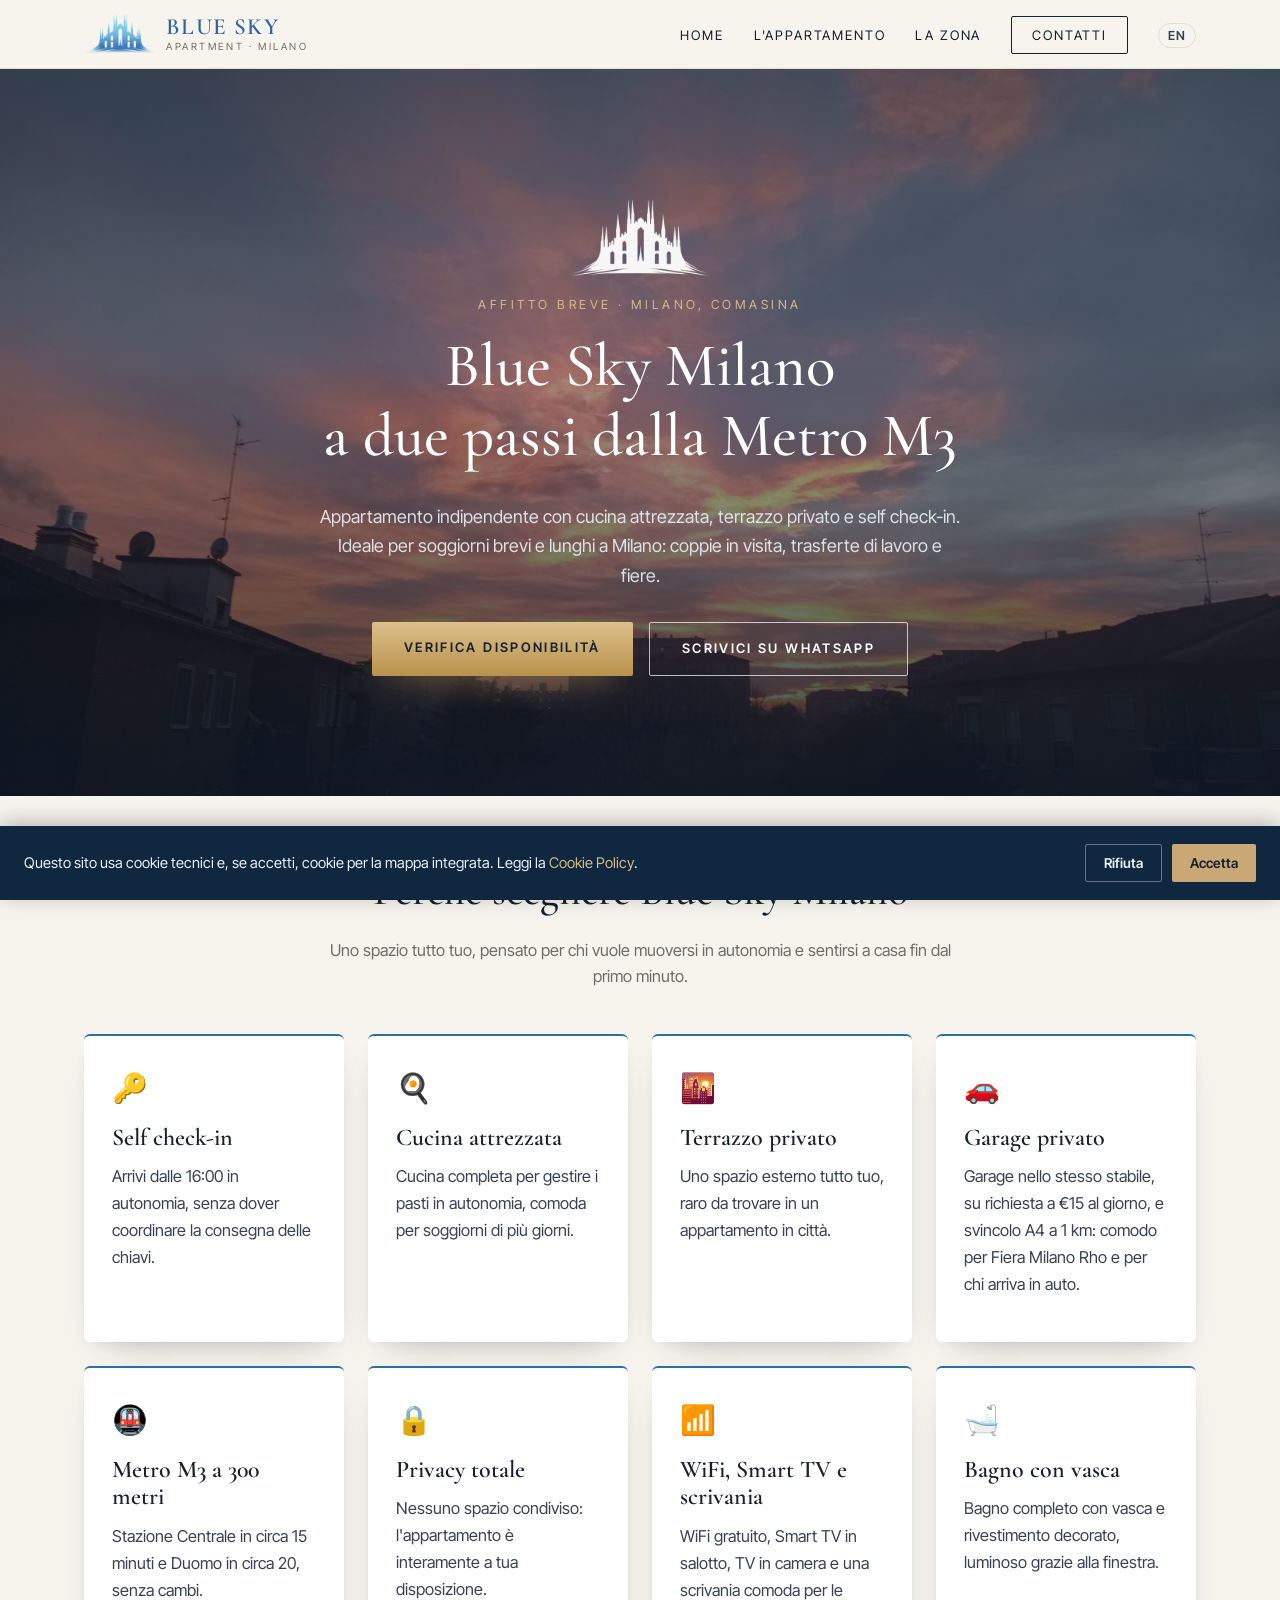
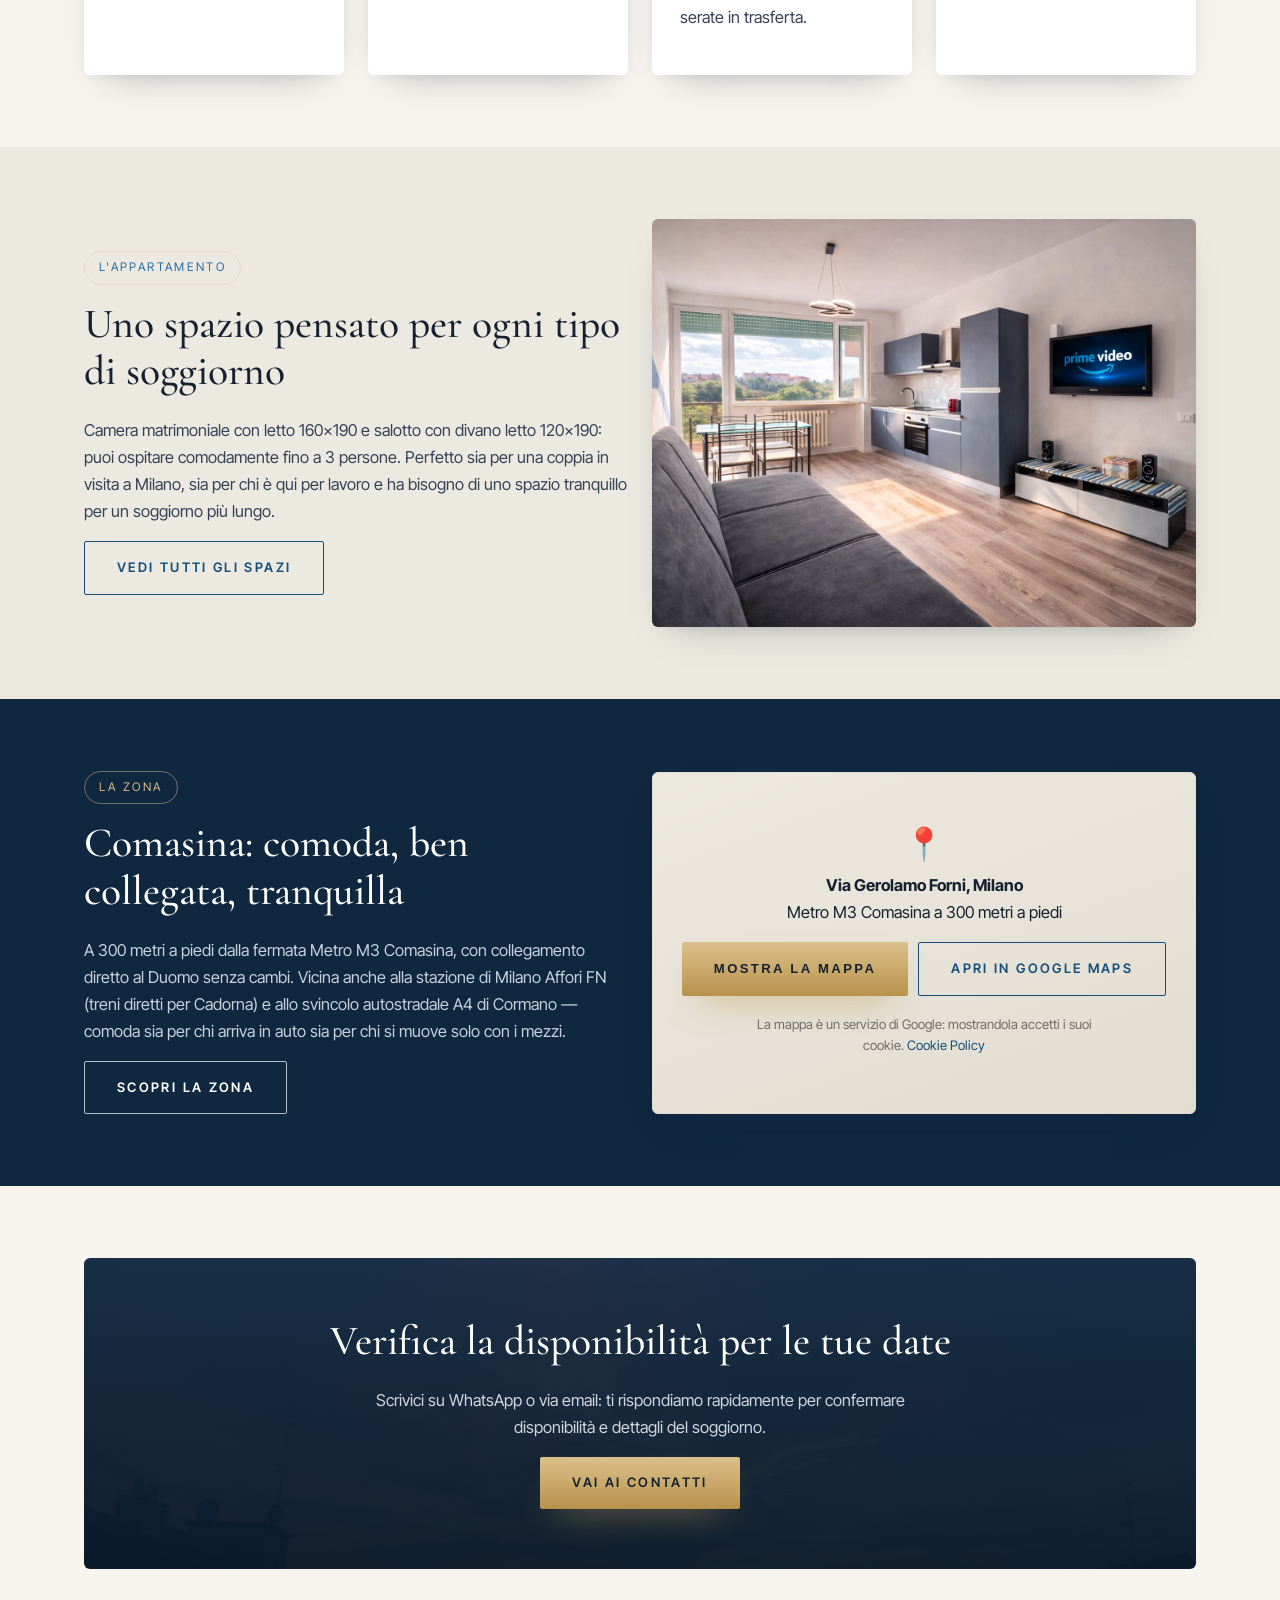
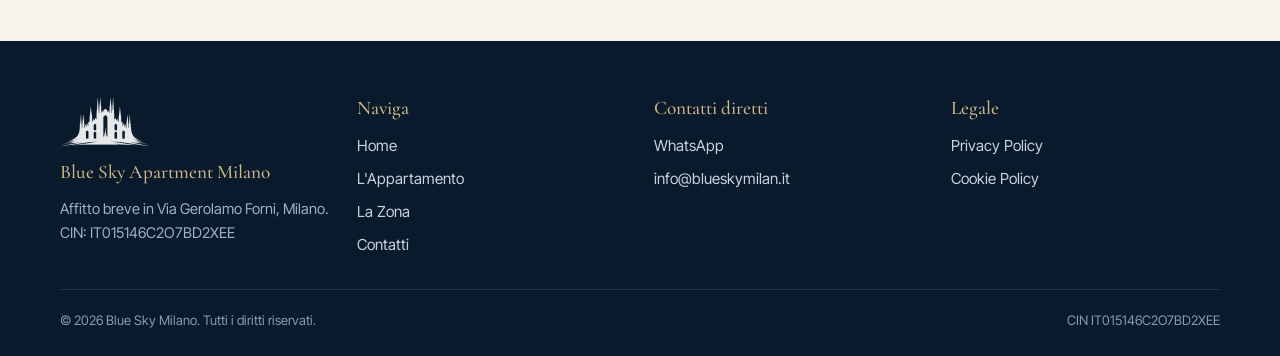
==== commit 84faec76: "IT: garage nello stabile 15 euro al giorno (testi del 25/10)" ====
--- a/index.html
+++ b/index.html
@@ -108,7 +108,7 @@
       <div class="card">
         <span class="icon">🚗</span>
         <h3>Garage privato</h3>
-        <p>Garage su richiesta e svincolo A4 a 1 km: comodo per Fiera Milano Rho e per chi arriva in auto.</p>
+        <p>Garage nello stesso stabile, su richiesta a €15 al giorno, e svincolo A4 a 1 km: comodo per Fiera Milano Rho e per chi arriva in auto.</p>
       </div>
       <div class="card">
         <span class="icon">🚇</span>
